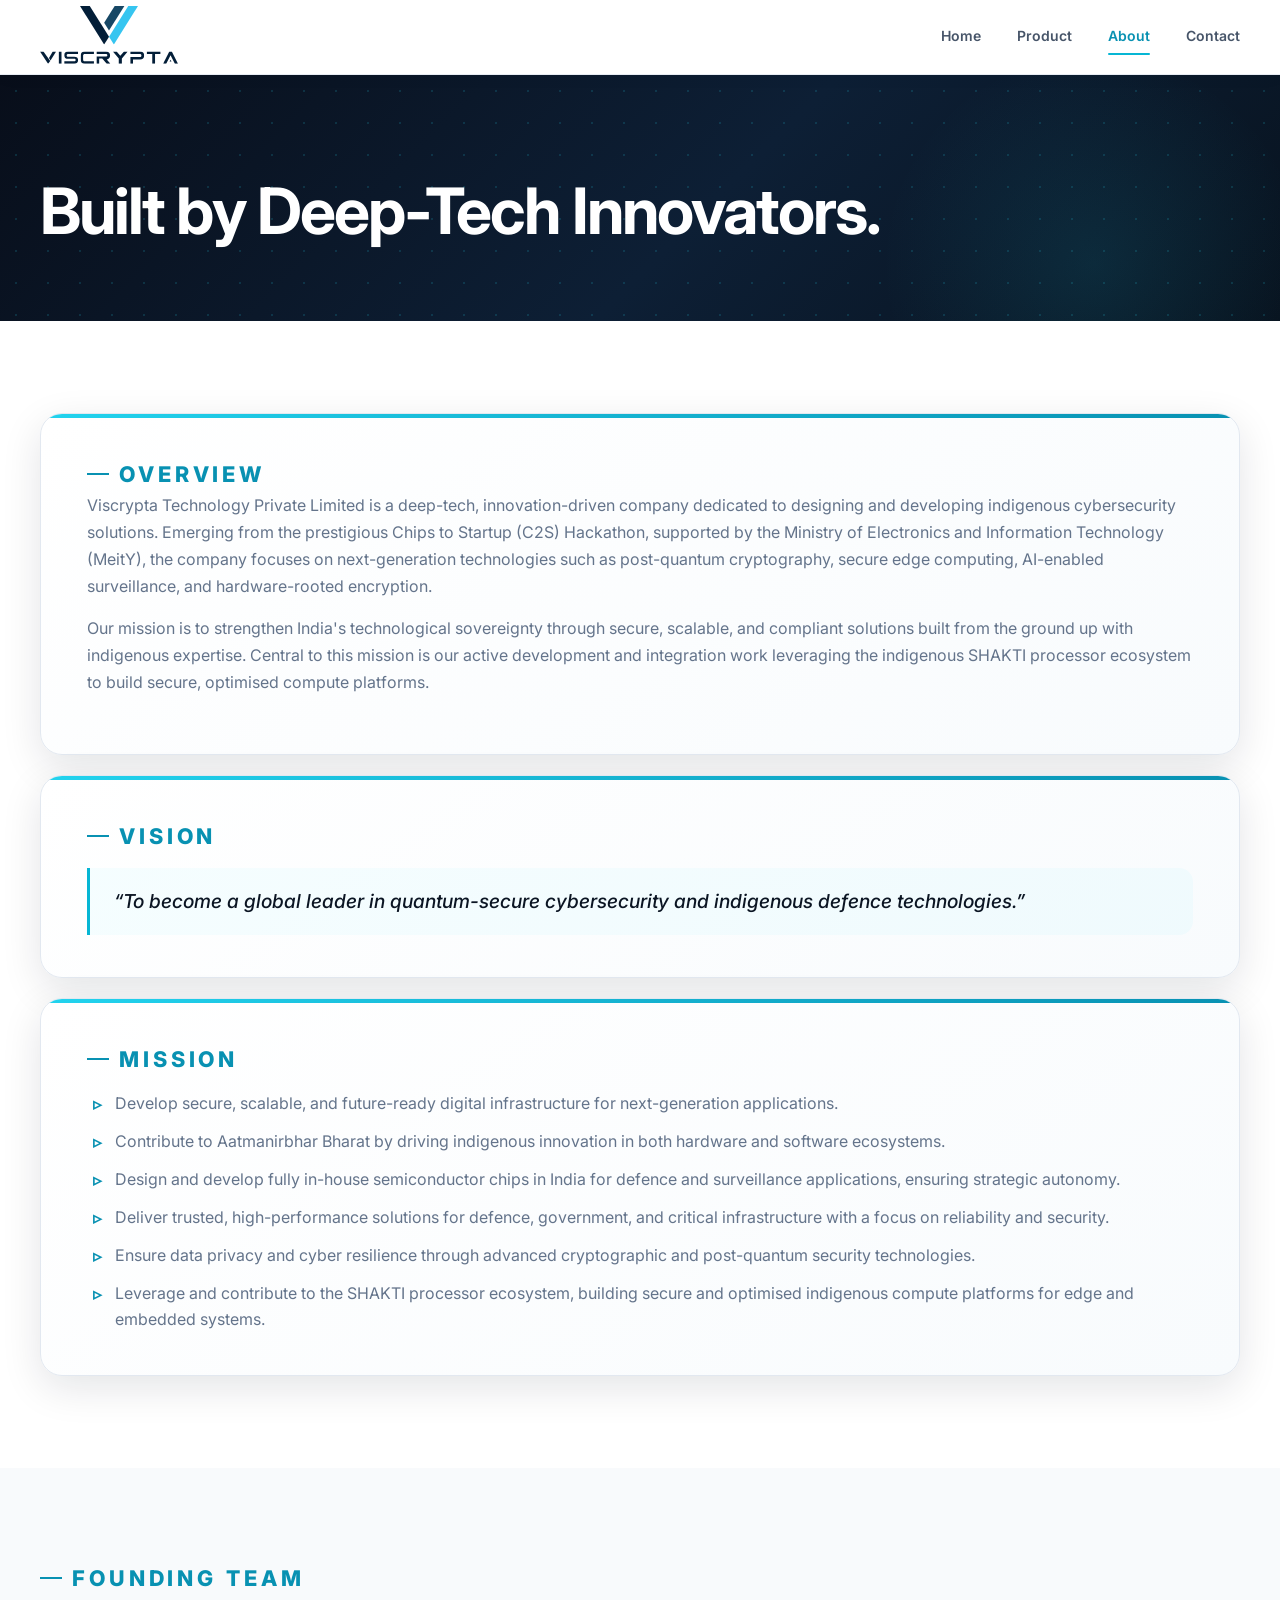
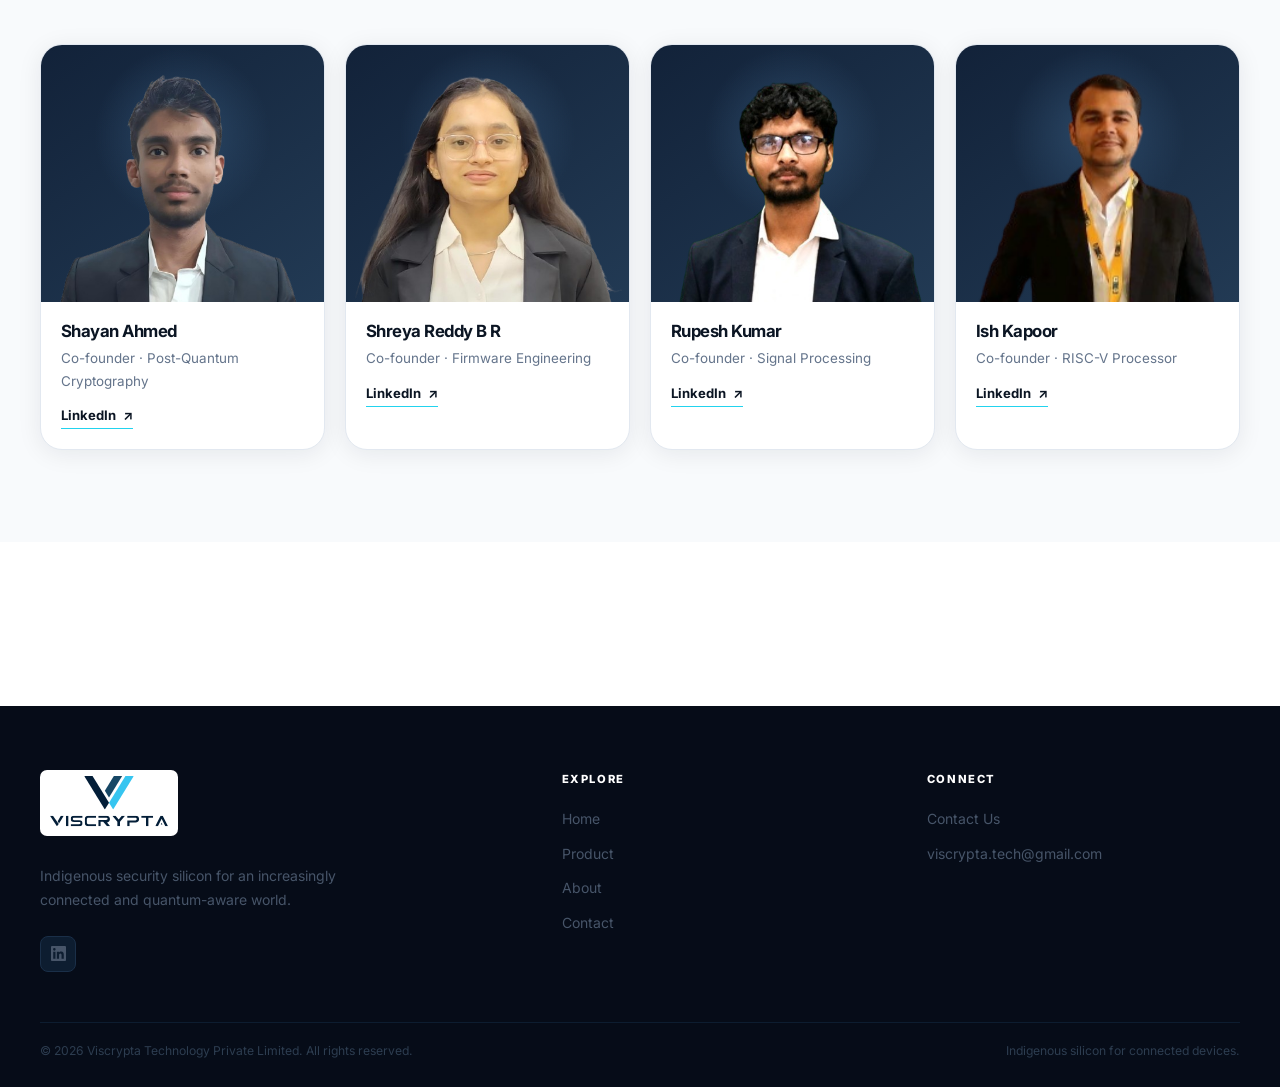
==== about.html @ cae622cb "Update Open Graph meta tags in about.html" ====
<!doctype html>
<html lang="en">
<head>
  <meta charset="utf-8">
  <meta name="viewport" content="width=device-width, initial-scale=1">
  <meta name="description" content="Meet the Viscrypta founders building India's semiconductor ecosystem and indigenous hardware cybersecurity.">
  <meta name="theme-color" content="#0b1523">
  <title>About & Team | Viscrypta</title>
  <!-- Favicon -->
  <link rel="icon" href="assets/web/viscrypta-favicon.svg" type="image/svg+xml">
  <!-- Open Graph -->
  <meta property="og:title" content="About & Team | Viscrypta">
  <meta property="og:description" content="India's indigenous hardware security silicon for a quantum-aware world.">
  <meta property="og:type" content="website">
  <meta property="og:image" content="https://viscrypta0411.github.io/viscrypta-website/viscrypta.png">
  <meta property="og:url" content="https://viscrypta0411.github.io/viscrypta-website/about.html">
  <meta name="twitter:card" content="summary_large_image">
  <!-- Fonts & Styles -->
  <link rel="preconnect" href="https://fonts.googleapis.com"><link rel="preconnect" href="https://fonts.gstatic.com" crossorigin><link href="https://fonts.googleapis.com/css2?family=Inter:wght@400;500;600;700;800&display=swap" rel="stylesheet"><link rel="stylesheet" href="styles.css"><script src="script.js" defer></script>
</head>
<body>
  <header class="site-header"><div class="container nav-wrap"><a class="brand" href="index.html" aria-label="Viscrypta home"><img class="brand-logo" src="assets/web/viscrypta-logo.svg" alt="Viscrypta Technology Private Limited"></a><button class="nav-toggle" type="button" aria-label="Open navigation menu" aria-expanded="false" aria-controls="primary-navigation"><svg width="20" height="20" viewBox="0 0 20 20" fill="none" aria-hidden="true"><rect y="3" width="20" height="2" rx="1" fill="currentColor"/><rect y="9" width="20" height="2" rx="1" fill="currentColor"/><rect y="15" width="20" height="2" rx="1" fill="currentColor"/></svg></button>  <nav class="nav-links" id="primary-navigation" aria-label="Main navigation"><a href="index.html">Home</a><a href="product.html">Product</a><a href="about.html" aria-current="page">About</a><a href="contact.html">Contact</a></nav></div></header>
  <main>
    <section class="page-hero"><div class="container">
      <h1>Built by Deep-Tech Innovators.</h1>
    </div></section>
    <section class="section"><div class="container story-grid"><div class="about-content-grid">
      <article class="story-copy about-content-panel">
        <span class="eyebrow">Overview</span>
        <p>Viscrypta Technology Private Limited is a deep-tech, innovation-driven company dedicated to designing and developing indigenous cybersecurity solutions. Emerging from the prestigious Chips to Startup (C2S) Hackathon, supported by the Ministry of Electronics and Information Technology (MeitY), the company focuses on next-generation technologies such as post-quantum cryptography, secure edge computing, AI-enabled surveillance, and hardware-rooted encryption.</p>
        <p>Our mission is to strengthen India's technological sovereignty through secure, scalable, and compliant solutions built from the ground up with indigenous expertise. Central to this mission is our active development and integration work leveraging the indigenous SHAKTI processor ecosystem to build secure, optimised compute platforms.</p>
      </article>
      <article class="story-copy about-content-panel">
        <span class="eyebrow">Vision</span>
        <blockquote>“To become a global leader in quantum-secure cybersecurity and indigenous defence technologies.”</blockquote>
      </article>
      <article class="story-copy about-content-panel">
        <span class="eyebrow">Mission</span>
        <ul class="mission-list">
          <li>Develop secure, scalable, and future-ready digital infrastructure for next-generation applications.</li>
          <li>Contribute to Aatmanirbhar Bharat by driving indigenous innovation in both hardware and software ecosystems.</li>
          <li>Design and develop fully in-house semiconductor chips in India for defence and surveillance applications, ensuring strategic autonomy.</li>
          <li>Deliver trusted, high-performance solutions for defence, government, and critical infrastructure with a focus on reliability and security.</li>
          <li>Ensure data privacy and cyber resilience through advanced cryptographic and post-quantum security technologies.</li>
          <li>Leverage and contribute to the SHAKTI processor ecosystem, building secure and optimised indigenous compute platforms for edge and embedded systems.</li>
        </ul>
      </article>
    </div></div></section>
    <section class="section" style="background:var(--pale)"><div class="container"><div class="section-heading">
      <span class="eyebrow">Founding team</span>
    </div>
      <div class="team-grid">
      <article class="team-card"><div class="team-photo"><img class="team-photo-top-inset" src="assets/web/shayan.png" alt="Shayan Ahmed portrait" loading="lazy"></div><div class="team-info"><h3>Shayan Ahmed</h3><p>Co-founder · Post-Quantum Cryptography</p><a class="team-link text-link" href="https://www.linkedin.com/in/shayan-ahmad-220124270/" target="_blank" rel="noopener noreferrer" aria-label="Shayan Ahmed on LinkedIn">LinkedIn <span aria-hidden="true">↗</span></a></div></article>
      <article class="team-card"><div class="team-photo"><img class="team-photo-top-inset" src="assets/web/shreya.png" alt="Shreya Reddy B R portrait" loading="lazy"></div><div class="team-info"><h3>Shreya Reddy B R</h3><p>Co-founder · Firmware Engineering</p><a class="team-link text-link" href="https://www.linkedin.com/in/shreya-reddy-b-r-246842256/" target="_blank" rel="noopener noreferrer" aria-label="Shreya Reddy B R on LinkedIn">LinkedIn <span aria-hidden="true">↗</span></a></div></article>
      <article class="team-card"><div class="team-photo"><img src="assets/web/rupesh.png" alt="Rupesh Kumar portrait" loading="lazy"></div><div class="team-info"><h3>Rupesh Kumar</h3><p>Co-founder · Signal Processing</p><a class="team-link text-link" href="https://www.linkedin.com/in/rupesh-kumar-090a92259/" target="_blank" rel="noopener noreferrer" aria-label="Rupesh Kumar on LinkedIn">LinkedIn <span aria-hidden="true">↗</span></a></div></article>
      <article class="team-card"><div class="team-photo"><img src="assets/web/ish.png" alt="Ish Kapoor portrait" loading="lazy"></div><div class="team-info"><h3>Ish Kapoor</h3><p>Co-founder · RISC-V Processor</p><a class="team-link text-link" href="https://www.linkedin.com/in/ish-kapoor-a14a06269/" target="_blank" rel="noopener noreferrer" aria-label="Ish Kapoor on LinkedIn">LinkedIn <span aria-hidden="true">↗</span></a></div></article>
    </div></div></section>
    <section class="cta-band"><div class="container"><h2>Interested in building trusted hardware together?</h2><a class="button button-primary" href="contact.html">Contact Us <span class="arrow" aria-hidden="true">→</span></a></div></section>
  </main>
  <footer class="site-footer"><div class="container"><div class="footer-top"><div><a class="brand" href="index.html" aria-label="Viscrypta home"><img class="brand-logo" src="assets/web/viscrypta-logo.svg" alt="Viscrypta Technology Private Limited"></a><p class="footer-about">Indigenous security silicon for an increasingly connected and quantum-aware world.</p><div class="footer-social"><a href="https://www.linkedin.com/company/viscrypta" aria-label="Viscrypta on LinkedIn" target="_blank" rel="noopener noreferrer"><svg viewBox="0 0 24 24" fill="currentColor" aria-hidden="true"><path d="M20.447 20.452h-3.554v-5.569c0-1.328-.027-3.037-1.852-3.037-1.853 0-2.136 1.445-2.136 2.939v5.667H9.351V9h3.414v1.561h.046c.477-.9 1.637-1.85 3.37-1.85 3.601 0 4.267 2.37 4.267 5.455v6.286zM5.337 7.433a2.062 2.062 0 01-2.063-2.065 2.064 2.064 0 112.063 2.065zm1.782 13.019H3.555V9h3.564v11.452zM22.225 0H1.771C.792 0 0 .774 0 1.729v20.542C0 23.227.792 24 1.771 24h20.451C23.2 24 24 23.227 24 22.271V1.729C24 .774 23.2 0 22.222 0h.003z"/></svg></a></div></div><div><div class="footer-title">Explore</div><div class="footer-links"><a href="index.html">Home</a><a href="product.html">Product</a><a href="about.html">About</a><a href="contact.html">Contact</a></div></div><div><div class="footer-title">Connect</div><div class="footer-links"><a href="contact.html">Contact Us</a><a href="mailto:viscrypta.tech@gmail.com">viscrypta.tech@gmail.com</a></div></div></div><div class="footer-bottom"><span>© 2026 Viscrypta Technology Private Limited. All rights reserved.</span><span>Indigenous silicon for connected devices.</span></div></div></footer>
</body>
</html>
---- styles.css ----
/* ============================================================
   VISCRYPTA — Design System v2
   ============================================================ */

:root {
  --navy:        #0b1523;
  --navy-soft:   #132035;
  --cyan:        #22d3ee;
  --cyan-mid:    #06b6d4;
  --cyan-dark:   #0891b2;
  --steel:       #94a3b8;
  --ink-muted:   #64748b;
  --line:        #e2e8f0;
  --pale:        #f8fafc;
  --white:       #ffffff;
  --green:       #10b981;
  --max-width:   1200px;
  --r:           14px;
  --r-lg:        22px;
  --shadow:      0 4px 24px rgba(11,21,35,.08);
  --shadow-md:   0 12px 40px rgba(11,21,35,.11);
  --shadow-lg:   0 24px 64px rgba(11,21,35,.16);
}

/* ── Reset & Base ─────────────────────────────────────────── */
*, *::before, *::after { box-sizing: border-box; }
html { scroll-behavior: smooth; }
body {
  margin: 0;
  color: var(--navy);
  background: #fff;
  font-family: Inter, 'Segoe UI', Arial, sans-serif;
  font-size: 16px;
  line-height: 1.68;
  -webkit-font-smoothing: antialiased;
}
a { color: inherit; text-decoration: none; }
button, input, textarea { font: inherit; }
img, svg { max-width: 100%; }
p { margin-top: 0; }
h1, h2, h3 { margin-top: 0; line-height: 1.12; letter-spacing: -.03em; }
h1 { font-size: clamp(2.5rem, 5.5vw, 4.8rem); }
h2 { font-size: clamp(2rem, 4vw, 3.2rem); }
h3 { font-size: 1.28rem; }
.container { width: min(var(--max-width), calc(100% - 48px)); margin-inline: auto; }

/* ── Utilities ────────────────────────────────────────────── */
.eyebrow {
  display: inline-flex; align-items: center; gap: 10px;
  color: var(--cyan-dark); font-size: .72rem; font-weight: 800;
  letter-spacing: .18em; text-transform: uppercase;
}
.eyebrow::before { content: ''; width: 22px; height: 2px; background: currentColor; flex: none; }
.lead { color: var(--ink-muted); font-size: clamp(1.05rem, 1.5vw, 1.2rem); max-width: 640px; }
.section { padding: 92px 0; }
.section-heading { max-width: 720px; margin-bottom: 48px; }
.section-heading-compact { margin-bottom: 24px; }
.section-heading h2 { margin: 14px 0 16px; }
.section-heading .eyebrow,
.story-copy > .eyebrow,
.roadmap-layout .eyebrow { font-size: clamp(1rem, 2vw, 1.35rem); }
.capability-heading { font-size: clamp(1.6rem, 3vw, 2.4rem); }
.section-heading p { color: var(--ink-muted); margin-bottom: 0; }
.section-heading .eyebrow + .lead,
.section-heading .eyebrow + p { margin-top: 18px; line-height: 1.78; }
.arrow { font-size: 1.1em; line-height: 1; transition: transform .2s ease; }
.button:hover .arrow { transform: translateX(3px); }

/* ── Buttons ──────────────────────────────────────────────── */
.button {
  display: inline-flex; align-items: center; justify-content: center; gap: 8px;
  min-height: 48px; padding: 0 22px;
  border: 1.5px solid transparent; border-radius: var(--r);
  font-size: .9rem; font-weight: 700; letter-spacing: .01em; cursor: pointer;
  transition: transform .2s, box-shadow .2s, background .2s, border-color .2s, color .2s;
}
.button:hover { transform: translateY(-2px); }
.button:active { transform: translateY(0) scale(0.98); }
.button-primary {
  color: var(--navy);
  background: linear-gradient(135deg, #38e8ff 0%, var(--cyan-mid) 100%);
  border-color: transparent;
  box-shadow: 0 4px 18px rgba(34,211,238,.28);
}
.button-primary:hover {
  background: linear-gradient(135deg, #5ef0ff 0%, #22d3ee 100%);
  box-shadow: 0 8px 30px rgba(34,211,238,.4);
}
.button-outline { color: var(--navy); border-color: #c5d0dc; background: transparent; }
.button-outline:hover { border-color: var(--cyan-dark); color: var(--cyan-dark); background: rgba(34,211,238,.06); }
.button-dark { color: white; background: var(--navy); border-color: var(--navy); }
.button-dark:hover { background: #1b2d46; }
/* Hero variant overrides */
.hero .button-outline { color: rgba(255,255,255,.88); border-color: rgba(255,255,255,.32); background: rgba(255,255,255,.04); }
.hero .button-outline:hover { color: #fff; border-color: var(--cyan); background: rgba(34,211,238,.1); }

/* ── Header ───────────────────────────────────────────────── */
.site-header {
  position: sticky; top: 0; z-index: 50;
  background: rgba(255,255,255,.9);
  backdrop-filter: blur(20px);
  -webkit-backdrop-filter: blur(20px);
  border-bottom: 1px solid rgba(226,232,240,.8);
  box-shadow: 0 1px 18px rgba(11,21,35,.04);
  transition: background .25s ease, box-shadow .25s ease;
}
.site-header.is-scrolled {
  background: rgba(255,255,255,.98);
  box-shadow: 0 4px 24px rgba(11,21,35,.09);
}
.nav-wrap {
  min-height: 74px;
  display: flex; align-items: center; justify-content: space-between; gap: 32px;
}
.brand { display: inline-flex; align-items: center; gap: 11px; font-weight: 800; font-size: 1.05rem; white-space: nowrap; }
.brand-logo { display: block; width: 138px; height: auto; object-fit: contain; }
.nav-links { display: flex; align-items: center; gap: clamp(16px, 3vw, 36px); }
.nav-links > a:not(.button) {
  color: #475569; font-size: .875rem; font-weight: 600;
  transition: color .2s; position: relative; padding-bottom: 2px;
}
.nav-links > a:not(.button):hover { color: var(--navy); }
.nav-links > a[aria-current="page"] { color: var(--cyan-dark); }
.nav-links > a[aria-current="page"]::after {
  content: ''; position: absolute; bottom: -5px; left: 0; right: 0;
  height: 2px; background: var(--cyan-mid); border-radius: 2px;
}
.nav-toggle {
  display: none; width: 44px; height: 44px;
  background: transparent; color: var(--navy);
  border: 1.5px solid var(--line); border-radius: 10px; cursor: pointer;
  place-items: center; transition: border-color .2s, background .2s;
}
.nav-toggle:hover {
  border-color: var(--cyan-mid);
  background: rgba(34,211,238,.05);
}
.nav-toggle svg rect {
  transition: transform .25s ease, opacity .2s ease;
  transform-origin: 10px 10px;
}
.nav-toggle.is-active svg rect:nth-child(1) {
  transform: translateY(6px) rotate(45deg);
}
.nav-toggle.is-active svg rect:nth-child(2) {
  opacity: 0;
}
.nav-toggle.is-active svg rect:nth-child(3) {
  transform: translateY(-6px) rotate(-45deg);
}

/* ── Hero ─────────────────────────────────────────────────── */
.hero {
  position: relative; overflow: hidden;
  min-height: calc(100vh - 75px);
  min-height: calc(100svh - 75px);
  display: flex; align-items: center;
  padding: 100px 0 112px; color: #fff;
  background: linear-gradient(135deg, #080e1a 0%, #0d1f35 55%, #08131f 100%);
}
/* Subtle dot grid */
.hero::before {
  content: '';
  position: absolute; inset: 0;
  background-image:
    radial-gradient(circle, rgba(34,211,238,.18) 1px, transparent 1px);
  background-size: 32px 32px;
  pointer-events: none;
}
/* Glow orb */
.hero::after {
  content: '';
  position: absolute;
  top: -15%; right: -8%;
  width: 600px; height: 600px;
  background: radial-gradient(circle, rgba(34,211,238,.13) 0%, transparent 65%);
  pointer-events: none;
}
.hero-grid {
  position: relative; z-index: 1;
  display: grid;
  grid-template-columns: 1fr 1fr;
  gap: 64px;
  align-items: center;
}
.hero-copy { max-width: 600px; }
.hero-copy .eyebrow { color: var(--cyan); }
.hero-copy h1 { margin: 16px 0 22px; }
.hero-copy h1 span { color: var(--cyan); }
.hero-copy .lead { color: rgba(255,255,255,.62); max-width: 560px; margin-bottom: 36px; }
.actions { display: flex; flex-wrap: wrap; gap: 12px; }
.hero .actions { transform: translateY(35px); }

/* Hero visual / animated illustration */
.hero-visual {
  position: relative; display: flex; align-items: center; justify-content: center;
  min-height: 360px;
}
.hero-visual::before {
  content: '';
  position: absolute;
  width: 340px; height: 340px;
  border: 1px solid rgba(34,211,238,.18);
  border-radius: 50%;
  animation: spin-ring 22s linear infinite;
}
.hero-visual::after {
  content: '';
  position: absolute;
  width: 220px; height: 220px;
  border: 1px dashed rgba(34,211,238,.12);
  border-radius: 50%;
  animation: spin-ring 16s linear infinite reverse;
}
.hero-visual-device {
  position: relative; z-index: 1;
  width: min(88%, 360px);
  filter: drop-shadow(0 4px 40px rgba(34,211,238,.3));
  animation: float 5s ease-in-out infinite;
}
.hero-visual-accent {
  position: absolute; z-index: 2; top: 50%; left: 50%;
  width: clamp(112px, 30%, 150px); height: auto;
  object-fit: contain;
  filter: drop-shadow(0 8px 16px rgba(0,0,0,.24));
  pointer-events: none;
  animation: orbit-camera 28s linear infinite;
}
.hero-visual-satellite { animation-delay: -14s; }
@keyframes orbit-camera {
  0%, 100% { transform: translate(-50%, -50%) translate(0, -170px); }
  12.5% { transform: translate(-50%, -50%) translate(165px, -140px); }
  25% { transform: translate(-50%, -50%) translate(230px, 0); }
  37.5% { transform: translate(-50%, -50%) translate(165px, 140px); }
  50% { transform: translate(-50%, -50%) translate(0, 170px); }
  62.5% { transform: translate(-50%, -50%) translate(-165px, 140px); }
  75% { transform: translate(-50%, -50%) translate(-230px, 0); }
  87.5% { transform: translate(-50%, -50%) translate(-165px, -140px); }
}
@keyframes spin-ring { to { transform: rotate(360deg); } }
@keyframes float { 0%, 100% { transform: translateY(0); } 50% { transform: translateY(-16px); } }

.hero-note { display: flex; align-items: center; gap: 10px; margin-top: 34px; color: rgba(255,255,255,.5); font-size: .8rem; }
.status-dot { width: 8px; height: 8px; flex: none; background: var(--green); border-radius: 50%; box-shadow: 0 0 0 5px rgba(16,185,129,.15); }

/* ── Portfolio Section ────────────────────────────────────── */
.portfolio-section { padding-top: 60px; background: linear-gradient(180deg, #f2f7fa 0%, #fff 60%); }
.portfolio-grid { display: grid; grid-template-columns: repeat(3, minmax(0, 1fr)); gap: 22px; align-items: stretch; }
.portfolio-card {
  min-width: 0; overflow: hidden; display: flex; flex-direction: column;
  background: white; border: 1px solid var(--line); border-radius: var(--r-lg);
  box-shadow: var(--shadow);
  transition: transform .28s ease, box-shadow .28s ease, border-color .28s ease;
}
.portfolio-card:hover {
  transform: translateY(-6px);
  border-color: rgba(34,211,238,.55);
  box-shadow: var(--shadow-lg), 0 0 0 1px rgba(34,211,238,.12);
}
.portfolio-card-image {
  position: relative; height: 220px; overflow: hidden;
  display: grid; place-items: center;
  background: linear-gradient(135deg, #eef3f7, #e2ecf2);
}
.portfolio-card-primary .portfolio-card-image { height: 220px; padding: 8px 16px 20px; }
.portfolio-card-image img { width: 100%; height: 100%; object-fit: cover; transition: transform .55s ease; }
.portfolio-card:hover .portfolio-card-image img { transform: scale(1.05); }
.portfolio-card-image.portfolio-image-chip img { object-fit: contain; filter: drop-shadow(0 16px 18px rgba(11,20,36,.2)); transition: none; transform: none !important; }
.portfolio-card-primary .portfolio-card-image img { width: 78%; height: 78%; object-fit: contain; object-position: center; transform: translateY(-7px); filter: drop-shadow(0 14px 14px rgba(11,20,36,.12)); }
.portfolio-card-primary:hover .portfolio-card-image img { transform: translateY(-7px); }
.portfolio-card-roadmap .roadmap-art { height: 220px; min-height: 0; background: linear-gradient(135deg, #eef3f7, #e2ecf2); }
.portfolio-card-roadmap .roadmap-art img { width: 100%; height: 100%; object-fit: contain; }
.portfolio-card-roadmap .roadmap-art .portfolio-number { top: 12px; left: 12px; background: rgba(11,20,36,.85); color: #fff; }
.portfolio-card-roadmap .roadmap-art .stacked { position: absolute; left: 12px; top: 12px; z-index: 2; }
.portfolio-card-roadmap .text-link { border-bottom-color: var(--cyan); color: var(--navy); }
.portfolio-card-roadmap .text-link:hover { color: var(--cyan-dark); }
.portfolio-number { position: absolute; top: 14px; left: 14px; padding: 5px 9px; color: white; background: rgba(11,20,36,.85); font-size: .6rem; font-weight: 800; letter-spacing: .12em; border-radius: 5px; }
.portfolio-card-copy { padding: 26px; display: flex; flex: 1; flex-direction: column; align-items: flex-start; }
.portfolio-kicker { color: var(--cyan-dark); font-size: .65rem; font-weight: 800; letter-spacing: .14em; text-transform: uppercase; }
.portfolio-card-copy h3 { margin: 10px 0 11px; font-size: 1.28rem; }
.portfolio-card-copy p { flex: 1; color: var(--ink-muted); font-size: .875rem; }
.text-link { display: inline-flex; gap: 7px; align-items: center; color: var(--navy); font-size: .82rem; font-weight: 700; border-bottom: 1.5px solid var(--cyan); padding-bottom: 2px; transition: color .2s; }
.text-link:hover { color: var(--cyan-dark); }
.portfolio-card-roadmap .portfolio-card-copy { padding-top: 20px; }
.roadmap-art { min-height: 220px; position: relative; overflow: hidden; }

/* ── Dark / Video Section ─────────────────────────────────── */
.dark-section { color: white; background: var(--navy); }
.dark-section .section-heading p, .dark-section .lead { color: rgba(255,255,255,.58); }
.dark-section .eyebrow { color: var(--cyan); }
.video-reveal { opacity: 0; transform: translateY(40px); transition: opacity .8s ease, transform .8s ease; }
.video-reveal.is-visible { opacity: 1; transform: translateY(0); }

/* YouTube embed */
.video-section-wrap { margin-top: 42px; }
.video-embed-frame {
  position: relative; overflow: hidden; width: 100%; aspect-ratio: 16 / 9;
  border-radius: var(--r-lg);
  border: 1px solid rgba(34,211,238,.2);
  box-shadow: 0 32px 80px rgba(0,0,0,.45), 0 0 0 1px rgba(34,211,238,.08);
  background: #050c18;
}
.video-embed-frame iframe, .video-embed-frame video { display: block; position: absolute; inset: 0; width: 100%; height: 100%; border: 0; }

/* YouTube facade (click-to-play) */
.yt-facade {
  position: absolute; inset: 0; display: flex; flex-direction: column;
  align-items: center; justify-content: center; gap: 24px;
  cursor: pointer;
  background: radial-gradient(ellipse at center, #102237 0%, #060d17 70%);
  transition: background .3s ease;
  outline: none;
}
.yt-facade:focus-visible {
  box-shadow: inset 0 0 0 3px var(--cyan);
}
.yt-facade:hover {
  background: radial-gradient(ellipse at center, #132a42 0%, #08121f 70%);
}
.yt-facade:hover .yt-play-btn {
  transform: scale(1.12);
  box-shadow: 0 12px 40px rgba(34,211,238,.6);
}
.yt-facade::before {
  content: '';
  position: absolute; inset: 0;
  background-image: linear-gradient(rgba(34,211,238,.035) 1px, transparent 1px),
    linear-gradient(90deg, rgba(34,211,238,.035) 1px, transparent 1px);
  background-size: 34px 34px;
  pointer-events: none;
}
.yt-meta { position: relative; z-index: 1; text-align: center; padding: 0 20px; }
.yt-label {
  display: inline-flex; align-items: center; gap: 9px;
  color: var(--cyan); font-size: .68rem; font-weight: 800; letter-spacing: .15em;
  margin-bottom: 16px;
}
.yt-label i { display: inline-block; width: 7px; height: 7px; border-radius: 50%; background: var(--green); box-shadow: 0 0 0 4px rgba(16,185,129,.15); }
.yt-meta h3 { color: white; font-size: clamp(1.5rem, 3vw, 2.3rem); margin: 0 0 12px; }
.yt-meta p { color: rgba(255,255,255,.55); font-size: .92rem; max-width: 540px; margin: 0 auto; }
.yt-play-btn {
  position: relative; z-index: 1;
  width: 72px; height: 72px; border-radius: 50%; border: none;
  background: linear-gradient(135deg, var(--cyan), var(--cyan-mid));
  color: var(--navy); cursor: pointer; display: grid; place-items: center;
  box-shadow: 0 8px 32px rgba(34,211,238,.4);
  transition: transform .2s, box-shadow .2s;
}
.yt-play-btn:hover { transform: scale(1.1); box-shadow: 0 12px 40px rgba(34,211,238,.55); }
.yt-play-btn svg { width: 28px; height: 28px; margin-left: 4px; }
.yt-index {
  position: absolute; bottom: 18px; right: 20px; z-index: 2;
  color: rgba(255,255,255,.35); font-size: .6rem; font-weight: 800; letter-spacing: .14em;
}
.video-caption { margin: 18px 0 0; color: rgba(255,255,255,.38); font-size: .78rem; }
.demo-label i { width: 7px; height: 7px; border-radius: 50%; background: var(--green); box-shadow: 0 0 0 4px rgba(16,185,129,.13); display: inline-block; }

/* ── Page Hero (inner pages) ──────────────────────────────── */
.page-hero {
  position: relative; overflow: hidden;
  padding: 82px 0 74px; color: #fff;
  background: linear-gradient(135deg, #080e1a 0%, #0d1f35 55%, #08131f 100%);
}
.page-hero::before {
  content: '';
  position: absolute; inset: 0;
  background-image: radial-gradient(circle, rgba(34,211,238,.15) 1px, transparent 1px);
  background-size: 32px 32px;
  pointer-events: none;
}
.page-hero::after {
  content: ''; position: absolute;
  top: -25%; right: -5%;
  width: 500px; height: 500px;
  background: radial-gradient(circle, rgba(34,211,238,.1) 0%, transparent 60%);
  pointer-events: none;
}
.page-hero .container { position: relative; z-index: 1; }
.page-hero .eyebrow { color: var(--cyan); }
.page-hero h1 { max-width: 900px; margin: 18px 0 0; font-size: clamp(2.5rem, 5vw, 4.1rem); }
.page-hero .lead { margin-top: 18px; margin-bottom: 0; color: rgba(255,255,255,.62); }

/* ── Feature Cards ────────────────────────────────────────── */
.feature-grid { display: grid; grid-template-columns: repeat(3,1fr); gap: 22px; }
.feature-card, .price-card, .application-card { border: 1px solid var(--line); background: white; }
.feature-card {
  position: relative; overflow: hidden; padding: 30px; min-height: 250px;
  border-radius: var(--r-lg); box-shadow: var(--shadow);
  transition: transform .28s ease, box-shadow .28s ease, border-color .28s ease;
}
.feature-card::after {
  content: ''; position: absolute; top: 0; left: 0; right: 0; height: 3px;
  background: linear-gradient(90deg, var(--cyan), var(--cyan-dark));
  opacity: 0; transition: opacity .28s;
}
.feature-card:hover { transform: translateY(-5px); border-color: rgba(34,211,238,.45); box-shadow: var(--shadow-lg); }
.feature-card:hover::after { opacity: 1; }
.feature-card .card-index { display: inline-block; margin-bottom: 28px; color: var(--cyan-dark); font-size: .7rem; font-weight: 800; letter-spacing: .14em; }
.feature-card h3 { margin-bottom: 12px; }
.feature-card p { color: var(--ink-muted); margin: 0; font-size: .9rem; }

/* ── Deployment Grid ──────────────────────────────────────── */
.deployment-section { background: var(--pale); }
.deployment-grid { display: grid; grid-template-columns: repeat(4,1fr); gap: 20px; }
.deployment-card { overflow: hidden; background: white; border: 1px solid var(--line); border-radius: var(--r-lg); box-shadow: var(--shadow); transition: transform .28s ease, box-shadow .28s ease; }
.deployment-card:hover { transform: translateY(-5px); box-shadow: var(--shadow-lg); }
.deployment-photo { position: relative; height: 185px; overflow: hidden; background: #e4edf4; }
.deployment-photo img { width: 100%; height: 100%; object-fit: cover; transition: transform .55s ease; }
.deployment-card:hover .deployment-photo img { transform: scale(1.07); }
.deployment-photo span { position: absolute; left: 12px; top: 12px; padding: 4px 9px; color: white; background: rgba(11,20,36,.85); font-size: .62rem; font-weight: 800; letter-spacing: .1em; border-radius: 4px; }
.deployment-copy { padding: 22px; }
.deployment-copy h3 { margin: 0 0 8px; font-size: 1.05rem; }
.deployment-copy p { margin: 0; color: var(--ink-muted); font-size: .84rem; }

/* ── Roadmap ──────────────────────────────────────────────── */
.roadmap-section { background: white; }
.roadmap-layout { display: grid; grid-template-columns: .85fr 1.15fr; align-items: center; gap: 80px; }
.roadmap-layout .eyebrow { margin-bottom: 18px; }
.roadmap-layout h2 { margin: 20px 0 22px; }
.roadmap-layout .lead { margin-top: 0; line-height: 1.78; }
.roadmap-stack { border-top: 1px solid var(--line); }
.roadmap-row {
  display: grid; grid-template-columns: 66px 1fr auto; align-items: center; gap: 18px;
  padding: 24px 14px; border-bottom: 1px solid var(--line);
  border-radius: 10px;
  transition: background .2s ease, transform .2s ease;
}
.roadmap-row:hover {
  background: rgba(34,211,238,.04);
  transform: translateX(4px);
}
.roadmap-row:hover .roadmap-step {
  color: var(--cyan-mid);
}
.roadmap-step { color: var(--cyan-dark); font-size: .68rem; font-weight: 800; letter-spacing: .12em; }
.roadmap-row h3 { margin: 0 0 5px; font-size: 1rem; }
.roadmap-row p { margin: 0; color: var(--ink-muted); font-size: .84rem; }
.roadmap-status { padding: 5px 10px; color: var(--navy); background: var(--pale); border: 1px solid var(--line); border-radius: 5px; font-size: .58rem; font-weight: 800; letter-spacing: .1em; white-space: nowrap; }

/* ── Source Security (Product dark band) ──────────────────── */
.source-security { display: grid; grid-template-columns: 1fr 1fr; align-items: center; gap: 72px; }
.source-visual {
  position: relative; min-height: 360px; overflow: hidden;
  display: grid; place-items: center;
  background: linear-gradient(145deg, #0d1f34, #060e19);
  border: 1px solid rgba(34,211,238,.14); border-radius: var(--r-lg);
}
.source-visual::before {
  content: ''; position: absolute; inset: 12%;
  border: 1px solid rgba(34,211,238,.22); transform: rotate(45deg);
}
.source-visual::after {
  content: ''; position: absolute; inset: 0;
  background: radial-gradient(circle at 50%, rgba(34,211,238,.07), transparent 60%);
}
.source-visual img { position: relative; z-index: 1; display: block; width: min(100%, 500px); height: auto; filter: drop-shadow(0 22px 24px rgba(0,0,0,.3)); }
.source-copy h2 { margin: 16px 0; }
.source-copy p { color: rgba(255,255,255,.62); margin-bottom: 14px; }
.source-copy .button { margin-top: 8px; }
.assembly-figure { margin: 0; padding: 14px; background: #fff; border: 1px solid var(--line); border-radius: var(--r); box-shadow: var(--shadow-lg); }
.assembly-figure img { display: block; width: 100%; max-height: 520px; object-fit: contain; }
.assembly-figure figcaption { margin-top: 9px; padding: 9px 7px 3px; color: var(--ink-muted); border-top: 1px solid var(--line); font-size: .7rem; letter-spacing: .045em; }

/* ── Pricing ──────────────────────────────────────────────── */
.pricing-grid { display: grid; grid-template-columns: repeat(3,1fr); gap: 22px; align-items: stretch; }
.price-card {
  padding: 32px; display: flex; flex-direction: column; min-height: 340px;
  border-radius: var(--r-lg); box-shadow: var(--shadow);
  transition: transform .28s ease, box-shadow .28s ease, border-color .28s ease;
}
.price-card:hover { transform: translateY(-5px); border-color: var(--cyan-dark); box-shadow: var(--shadow-lg); }
.price-card.featured { border-color: var(--cyan-dark); box-shadow: 0 8px 40px rgba(8,145,178,.15); }
.price-card .tier { color: var(--cyan-dark); font-size: .7rem; letter-spacing: .15em; font-weight: 800; text-transform: uppercase; }
.price-card h3 { margin: 14px 0 10px; font-size: 1.55rem; }
.price-card p { color: var(--ink-muted); font-size: .9rem; }
.price-card .button { margin-top: auto; align-self: flex-start; }
.engagement-note { margin-top: 28px; padding: 20px 24px; background: var(--pale); border-left: 3px solid var(--cyan); border-radius: 0 var(--r) var(--r) 0; color: var(--ink-muted); font-size: .88rem; }

/* ── About / Story ────────────────────────────────────────── */
.story-grid { display: block; }
.about-content-grid { display: grid; grid-template-columns: 1fr; gap: 20px; width: 100%; }
.story-copy { max-width: 820px; }
.about-content-panel {
  position: relative; overflow: hidden; width: 100%; max-width: none; padding: 42px 46px;
  border: 1px solid var(--line); border-radius: var(--r-lg);
  background: linear-gradient(145deg, #fff 0%, #f8fbfd 100%);
  box-shadow: var(--shadow-md);
}
.about-content-panel::before {
  content: ''; position: absolute; top: 0; left: 0; width: 100%; height: 4px;
  background: linear-gradient(90deg, var(--cyan), var(--cyan-dark));
}
.story-copy p { color: var(--ink-muted); margin-bottom: 1rem; }
.story-copy .eyebrow:not(:first-child) { margin-top: 40px; }
.story-copy blockquote {
  position: relative;
  margin: 14px 0 0;
  padding: 18px 24px;
  background: rgba(34,211,238,.04);
  border-left: 3px solid var(--cyan-mid);
  border-radius: 0 var(--r) var(--r) 0;
  color: var(--navy);
  font-size: clamp(1.05rem, 1.5vw, 1.22rem);
  font-style: italic;
  font-weight: 500;
  line-height: 1.6;
}
.mission-list {
  list-style: none;
  margin: 14px 0 0;
  padding-left: 0;
  color: var(--ink-muted);
  display: grid;
  gap: 12px;
}
.mission-list li {
  position: relative;
  padding-left: 28px;
  line-height: 1.62;
  margin-bottom: 0;
}
.mission-list li::before {
  content: '▹';
  position: absolute;
  left: 6px;
  top: 0;
  color: var(--cyan-dark);
  font-size: 1.05rem;
  font-weight: bold;
}
.credentials-section { background: linear-gradient(180deg, #f3f7fa, #fff); }
.credentials-grid { display: grid; grid-template-columns: repeat(3,1fr); gap: 20px; }
.credential-card { min-height: 205px; padding: 28px; border: 1px solid var(--line); background: white; border-radius: var(--r); box-shadow: var(--shadow); }
.credential-index { color: var(--cyan-dark); font-size: .66rem; font-weight: 800; letter-spacing: .13em; }
.credential-card h3 { margin: 28px 0 9px; font-size: 1.18rem; }
.credential-card p { margin: 0; color: var(--ink-muted); font-size: .89rem; }
.credential-highlight { color: white; border-color: var(--navy); background: var(--navy); }
.credential-highlight .credential-index { color: var(--cyan); }
.credential-highlight strong { display: block; margin: 20px 0 4px; color: var(--cyan); font-size: 2.5rem; line-height: 1; }
.credential-highlight p { color: rgba(255,255,255,.58); }
.story-aside { padding: 30px; background: var(--navy); color: white; border-radius: var(--r); }
.story-aside strong { display: block; color: var(--cyan); font-size: 2.7rem; line-height: 1; }
.story-aside span { color: rgba(255,255,255,.58); font-size: .9rem; }

/* ── Team ─────────────────────────────────────────────────── */
.team-grid { display: grid; grid-template-columns: repeat(4,1fr); gap: 20px; }
.team-card { overflow: hidden; border: 1px solid var(--line); background: white; border-radius: var(--r-lg); box-shadow: var(--shadow); transition: transform .28s ease, box-shadow .28s ease, border-color .28s ease; }
.team-card:hover { transform: translateY(-5px); box-shadow: var(--shadow-lg); border-color: rgba(34,211,238,.4); }
.team-photo { position: relative; overflow: hidden; aspect-ratio: 1.1; display: grid; place-items: center; color: var(--cyan); background: radial-gradient(circle at 50% 35%, #2c4968, transparent 40%), linear-gradient(145deg, #122239, #223a54); font-size: 2.2rem; font-weight: 700; letter-spacing: .08em; }
.team-photo img { display: block; width: 100%; height: 100%; object-fit: cover; }
.team-photo img.team-photo-top-inset { padding-top: 30px; }
.team-info { padding: 20px; }
.team-info h3 { font-size: 1.05rem; margin: 0 0 6px; }
.team-info p { color: var(--ink-muted); font-size: .84rem; margin: 0; }
.team-link { margin-top: 12px; }

/* ── Application Cards (Grid 4) ───────────────────────────── */
.grid-4 { display: grid; grid-template-columns: repeat(4, 1fr); gap: 18px; }
.application-card { min-height: 235px; padding: 25px; display: flex; flex-direction: column; justify-content: space-between; border-radius: var(--r); box-shadow: var(--shadow); transition: transform .25s ease, border-color .25s ease, box-shadow .25s ease; }
.application-card:hover { transform: translateY(-4px); border-color: var(--cyan); box-shadow: var(--shadow-md); }
.card-index { color: var(--cyan-dark); font-size: .72rem; font-weight: 800; letter-spacing: .12em; }
.application-card h3 { margin: 28px 0 8px; }
.application-card p { color: var(--ink-muted); font-size: .9rem; margin: 0; }
.card-mark { width: 42px; height: 42px; display: grid; place-items: center; color: var(--cyan-dark); background: #eaf9fd; font-size: 1.15rem; font-weight: 800; border-radius: 8px; }

/* ── Contact ──────────────────────────────────────────────── */
.contact-grid { display: grid; grid-template-columns: 1.15fr .85fr; gap: 68px; align-items: start; }
.contact-form { display: grid; grid-template-columns: 1fr 1fr; gap: 20px; }
.field { display: flex; flex-direction: column; gap: 8px; }
.field.full { grid-column: 1 / -1; }
.field label { font-size: .82rem; font-weight: 600; color: var(--navy); }
.field input, .field textarea {
  width: 100%; padding: 13px 15px; color: var(--navy);
  border: 1.5px solid #e2e8f0; border-radius: var(--r); background: white; outline: none;
  transition: border-color .2s, box-shadow .2s; font-size: .9rem;
}
.field textarea { min-height: 150px; resize: vertical; }
.field input:focus, .field textarea:focus { border-color: var(--cyan-dark); box-shadow: 0 0 0 3px rgba(34,211,238,.12); }
.contact-aside { padding: 30px; border-radius: var(--r-lg); background: var(--pale); border: 1px solid var(--line); }
.contact-aside h3 { margin-bottom: 12px; }
.contact-aside p { color: var(--ink-muted); }
.email-link { display: inline-block; color: var(--cyan-dark); font-weight: 700; border-bottom: 1.5px solid var(--cyan); padding-bottom: 1px; transition: color .2s; }
.email-link:hover { color: var(--cyan-mid); }
.contact-detail { border-top: 1px solid var(--line); margin-top: 24px; padding-top: 18px; color: var(--ink-muted); font-size: .86rem; }
.form-note { color: var(--ink-muted); font-size: .78rem; margin-top: 8px; }

/* ── CTA Band ─────────────────────────────────────────────── */
.cta-band {
  padding: 58px 0; color: white;
  background: linear-gradient(135deg, #090f1d 0%, #0e2140 50%, #08131f 100%);
  position: relative; overflow: hidden;
}
.cta-band::before {
  content: ''; position: absolute; inset: 0;
  background-image: radial-gradient(circle, rgba(34,211,238,.15) 1px, transparent 1px);
  background-size: 30px 30px; pointer-events: none;
}
.cta-band::after {
  content: ''; position: absolute;
  bottom: -30%; left: -10%;
  width: 400px; height: 400px;
  background: radial-gradient(circle, rgba(34,211,238,.1) 0%, transparent 65%);
  pointer-events: none;
}
.cta-band .container { position: relative; z-index: 1; display: flex; align-items: center; justify-content: space-between; gap: 32px; }
.cta-band h2 { margin: 0; font-size: clamp(1.65rem, 3vw, 2.4rem); }

/* ── Footer ───────────────────────────────────────────────── */
.site-footer { color: #64748b; background: #060c18; padding: 64px 0 26px; }
.footer-top { display: grid; grid-template-columns: 1.5fr 1fr 1fr; gap: 52px; padding-bottom: 50px; }
.site-footer .brand { color: white; }
.site-footer .brand-logo { padding: 6px 10px; background: white; border-radius: 7px; }
.footer-about { max-width: 360px; color: #475569; font-size: .875rem; margin-top: 20px; line-height: 1.72; }
.footer-title { color: white; font-size: .7rem; font-weight: 800; letter-spacing: .14em; text-transform: uppercase; margin-bottom: 18px; }
.footer-links { display: grid; gap: 11px; font-size: .875rem; }
.footer-links a { color: #475569; transition: color .2s; }
.footer-links a:hover { color: var(--cyan); }
.footer-social { display: flex; gap: 10px; margin-top: 24px; }
.footer-social a {
  display: grid; place-items: center; width: 36px; height: 36px;
  background: #0d1d30; border: 1px solid #1a2f48; border-radius: 8px;
  color: #475569; transition: color .2s, border-color .2s, background .2s;
}
.footer-social a:hover { color: var(--cyan); border-color: rgba(34,211,238,.3); background: rgba(34,211,238,.06); }
.footer-social svg { width: 15px; height: 15px; }
.footer-bottom { border-top: 1px solid #0d1d30; padding-top: 18px; display: flex; justify-content: space-between; gap: 20px; color: #2d3d50; font-size: .76rem; }

/* ── Accessibility ────────────────────────────────────────── */
a:focus-visible, button:focus-visible, input:focus-visible, textarea:focus-visible {
  outline: 2px solid var(--cyan-mid); outline-offset: 3px;
}

/* ── Scroll Reveal ────────────────────────────────────────── */
@media (prefers-reduced-motion: no-preference) {
  .scroll-reveal { opacity: 0; transform: translateY(22px); transition: opacity .65s ease, transform .65s cubic-bezier(.2,.7,.2,1); }
  .scroll-reveal.is-revealed { opacity: 1; transform: translateY(0); }
  .hero-copy { animation: hero-enter .8s cubic-bezier(.2,.7,.2,1) both; }
  .hero-visual { animation: hero-enter .9s .15s cubic-bezier(.2,.7,.2,1) both; }
}
@keyframes hero-enter { from { opacity: 0; transform: translateY(18px); } to { opacity: 1; transform: translateY(0); } }

/* ── Responsive ───────────────────────────────────────────── */
@media (max-width: 1024px) {
  .hero-grid { grid-template-columns: 1fr; gap: 48px; }
  .hero-copy { max-width: 720px; }
  .hero-visual {
    display: none; }

}
@media (max-width: 900px) {
  .grid-4 { grid-template-columns: repeat(2,1fr); }
  .feature-grid, .pricing-grid { grid-template-columns: 1fr 1fr; }
  .portfolio-grid { grid-template-columns: 1fr 1fr; }
  .deployment-grid { grid-template-columns: 1fr 1fr; }
  .roadmap-layout, .source-security { gap: 36px; }
  .credentials-grid { grid-template-columns: 1fr 1fr; }
}
@media (max-width: 760px) {
  .container { width: min(var(--max-width), calc(100% - 36px)); }
  .section { padding: 72px 0; }
  .about-content-panel { padding: 34px 24px; }
  .nav-wrap { min-height: 68px; }
  .brand-logo { width: 112px; }
  .nav-toggle { display: grid; place-items: center; }
  .nav-links {
    display: none; position: absolute; top: 100%; left: 0; right: 0;
    padding: 16px 18px 24px; align-items: stretch; flex-direction: column; gap: 4px;
    background: rgba(255,255,255,.98); backdrop-filter: blur(20px);
    -webkit-backdrop-filter: blur(20px);
    border-bottom: 1px solid var(--line); box-shadow: 0 16px 32px rgba(11,21,35,.12);
  }
  .nav-links.is-open {
    display: flex;
    animation: menuSlideDown .22s ease-out both;
  }
  @keyframes menuSlideDown {
    from { opacity: 0; transform: translateY(-8px); }
    to { opacity: 1; transform: translateY(0); }
  }
  .nav-links > a:not(.button) {
    padding: 12px 14px;
    border-radius: 8px;
    border-bottom: none;
    font-size: .95rem;
  }
  .nav-links > a[aria-current="page"] {
    color: var(--cyan-dark);
    background: rgba(34,211,238,.08);
    font-weight: 700;
  }
  .nav-links > a[aria-current="page"]::after { display: none; }
  .nav-links .button { margin-top: 14px; }
  .hero { min-height: calc(100vh - 69px); min-height: calc(100svh - 69px); padding: 64px 0 72px; }
  .hero-copy h1 { font-size: clamp(2.1rem, 8vw, 2.9rem); margin: 14px 0 18px; }
  .hero-copy .lead { font-size: 1rem; margin-bottom: 28px; }
  .grid-4, .feature-grid, .pricing-grid { grid-template-columns: 1fr; }
  .portfolio-grid { grid-template-columns: 1fr; }
  .portfolio-card-primary { grid-row: auto; }
  .portfolio-card-image, .portfolio-card-primary .portfolio-card-image { height: 230px; }
  .portfolio-card-roadmap .roadmap-art { height: 230px; }
  .deployment-grid { grid-template-columns: 1fr 1fr; }
  .roadmap-layout, .source-security { grid-template-columns: 1fr; gap: 28px; }
  .credentials-grid { grid-template-columns: 1fr; }
  .roadmap-row { grid-template-columns: 48px 1fr; gap: 14px; }
  .roadmap-status { grid-column: 2; justify-self: start; }
  .page-hero { padding: 64px 0 52px; }
  .page-hero h1 { font-size: clamp(2.2rem, 9vw, 3.2rem); }
  .contact-grid { grid-template-columns: 1fr; gap: 32px; }
  .team-grid { grid-template-columns: 1fr 1fr; gap: 18px; }
  .team-photo { aspect-ratio: 1; }
  .deployment-photo { height: 145px; }
  .deployment-copy { padding: 16px; }
  .deployment-copy h3 { font-size: .97rem; }
  .deployment-copy p { font-size: .8rem; }
  .contact-form { grid-template-columns: 1fr; }
  .field.full { grid-column: auto; }
  .cta-band .container { flex-direction: column; align-items: flex-start; }
  .footer-top { grid-template-columns: 1fr 1fr; gap: 32px; }
  .footer-top > div:first-child { grid-column: 1 / -1; }
  .footer-bottom { flex-direction: column; gap: 6px; }
}
@media (max-width: 540px) {
  .container { width: calc(100% - 32px); }
  .section { padding: 60px 0; }
  .section-heading { margin-bottom: 32px; }
  .section-heading-compact { margin-bottom: 20px; }
  .hero { padding: 52px 0 60px; }
  .actions { flex-direction: column; align-items: stretch; }
  .actions .button { width: 100%; justify-content: center; }
  .portfolio-grid, .deployment-grid, .feature-grid, .pricing-grid { grid-template-columns: 1fr; }
  .team-grid { grid-template-columns: 1fr; max-width: 360px; margin-inline: auto; }
  .portfolio-card-primary { grid-column: auto; }
  .portfolio-card-image, .portfolio-card-primary .portfolio-card-image { height: 210px; }
  .portfolio-card-roadmap .roadmap-art { height: 210px; }
  .portfolio-card-copy { padding: 22px; }
  .roadmap-row { grid-template-columns: 52px 1fr; gap: 12px; }
  .roadmap-status { grid-column: 2; }
  .contact-form { gap: 16px; }
  .contact-form .button { width: 100%; justify-content: center; }
  .footer-top { grid-template-columns: 1fr; }
  .footer-top > div:first-child { grid-column: auto; }
  .footer-bottom { font-size: .72rem; }
}
@media (prefers-reduced-motion: reduce) {
  *, *::before, *::after { scroll-behavior: auto !important; transition-duration: .01ms !important; animation-duration: .01ms !important; }
  .video-reveal { opacity: 1; transform: none; }
  .scroll-reveal { opacity: 1; transform: none; }
  .hero-visual::before, .hero-visual::after { animation: none; }
  .hero-visual-device { animation: none; }
  .hero-visual-accent { animation: none; }
  .hero-visual-drone { transform: translate(-50%, -50%) translate(-120px, -112px); }
  .hero-visual-satellite { transform: translate(-50%, -50%) translate(120px, -112px); }
}
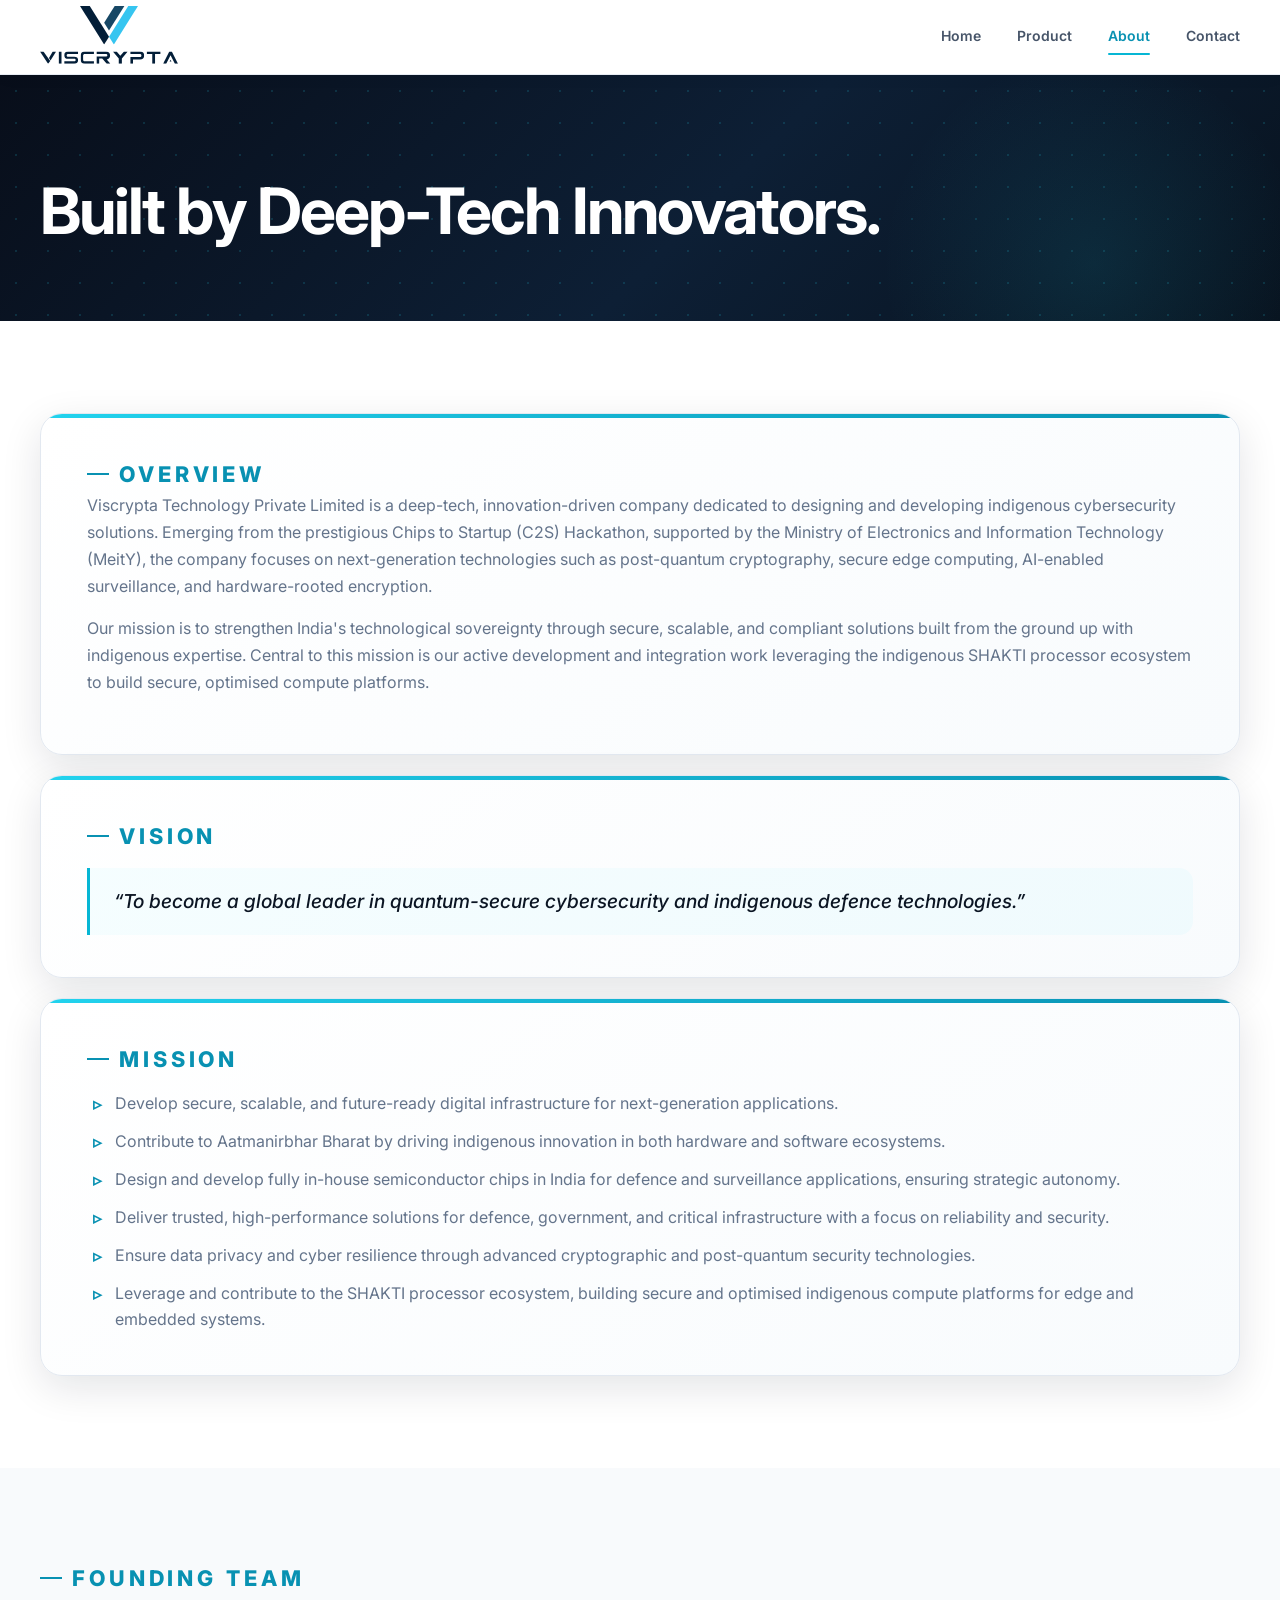
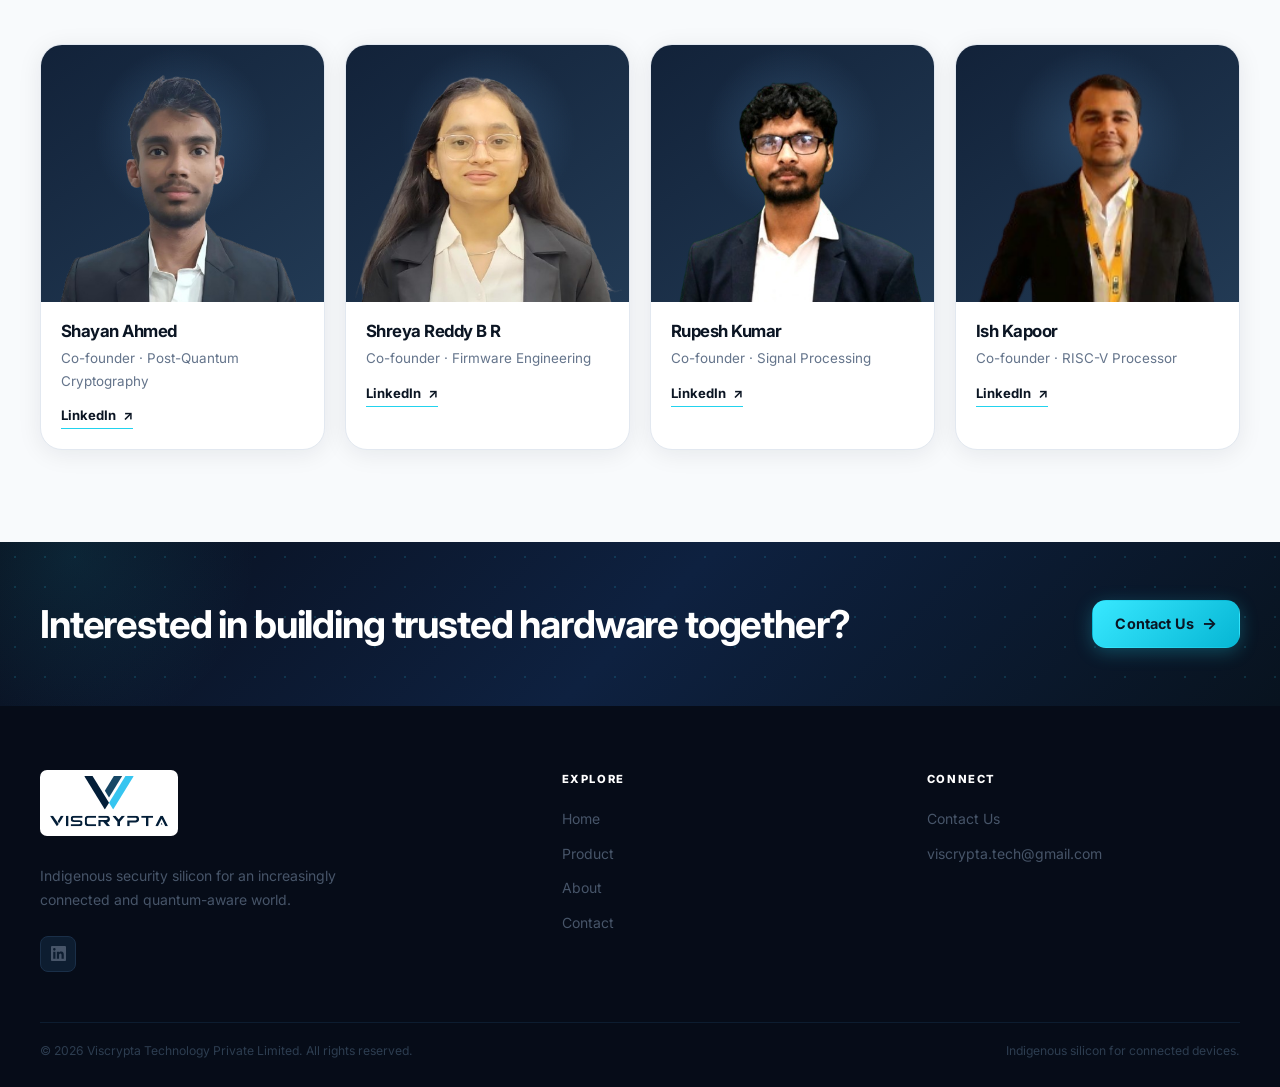
==== commit c1bfc977: "Update about.html" ====
--- a/about.html
+++ b/about.html
@@ -7,12 +7,12 @@
   <meta name="theme-color" content="#0b1523">
   <title>About & Team | Viscrypta</title>
   <!-- Favicon -->
-  <link rel="icon" href="assets/web/viscrypta-favicon.svg" type="image/svg+xml">
+  <link rel="icon" href="/viscrypta-website/assets/web/viscrypta-favicon.svg" type="image/svg+xml">
   <!-- Open Graph -->
   <meta property="og:title" content="About & Team | Viscrypta">
   <meta property="og:description" content="India's indigenous hardware security silicon for a quantum-aware world.">
   <meta property="og:type" content="website">
-  <meta property="og:image" content="https://viscrypta0411.github.io/viscrypta-website/viscrypta.png">
+  <meta property="og:image" content="https://viscrypta0411.github.io/viscrypta-website/assets/web/viscrypta-favicon.svg">
   <meta property="og:url" content="https://viscrypta0411.github.io/viscrypta-website/about.html">
   <meta name="twitter:card" content="summary_large_image">
   <!-- Fonts & Styles -->
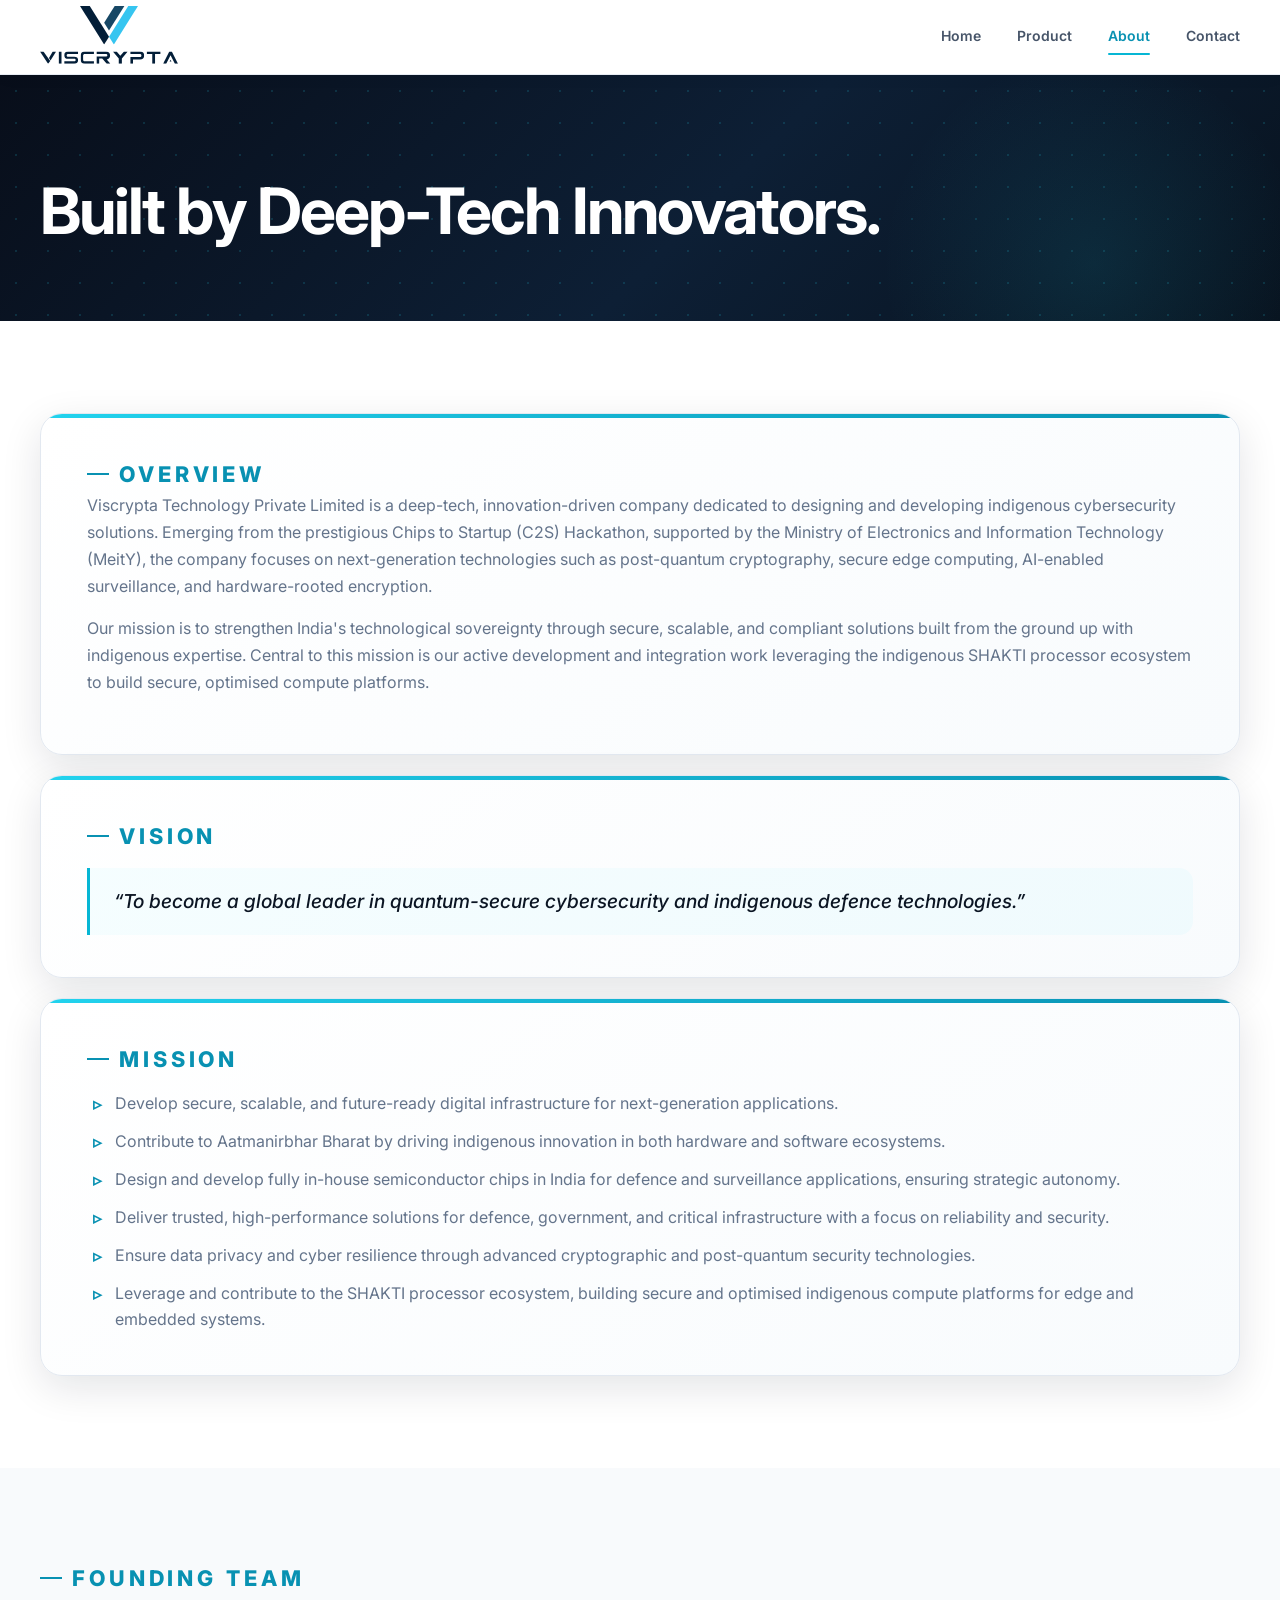
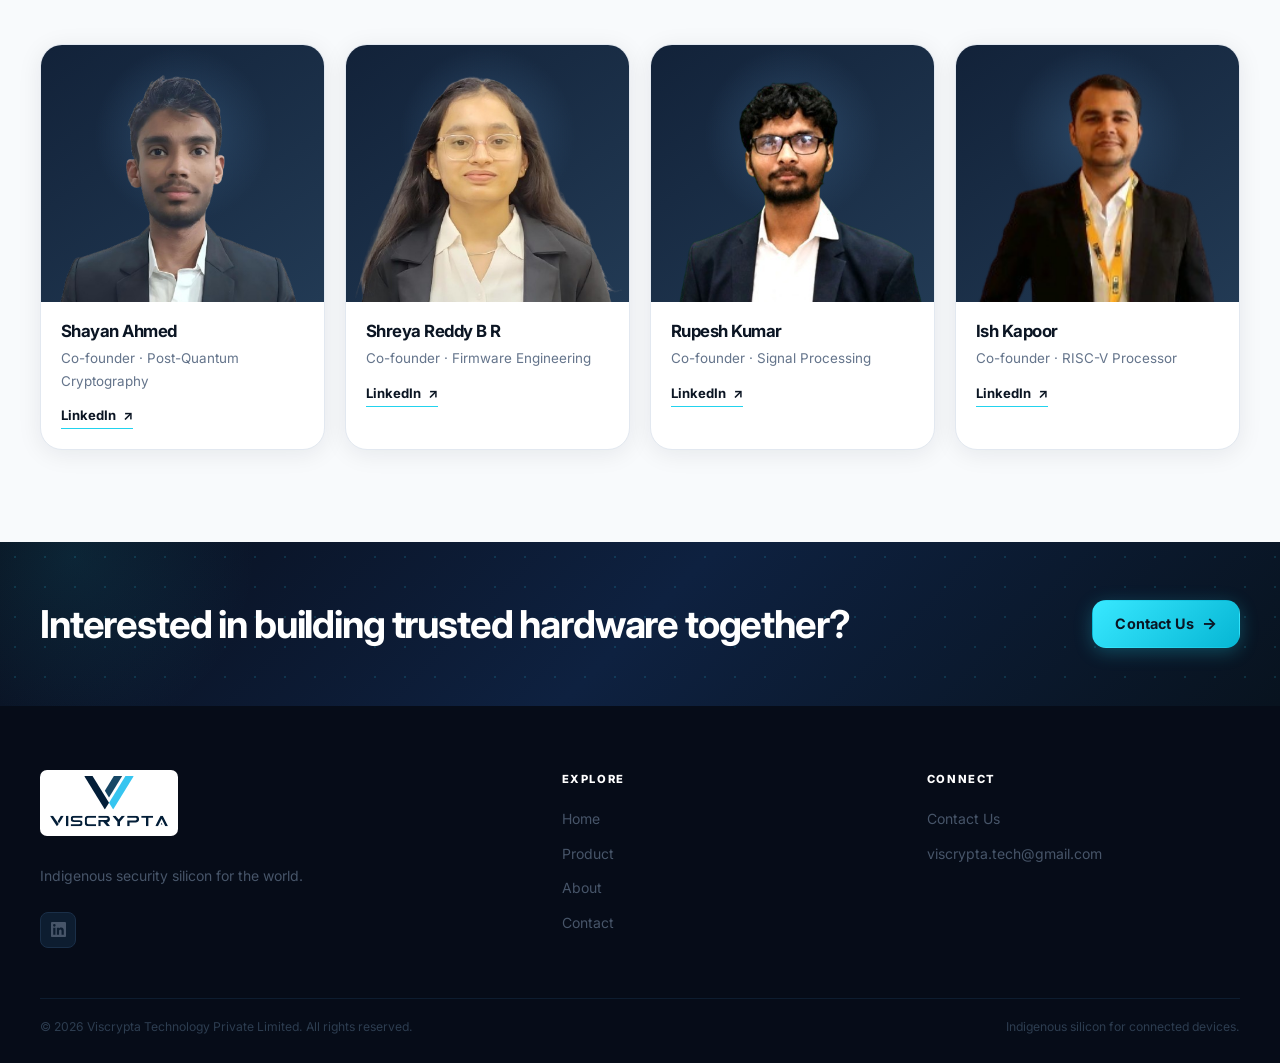
==== commit a383d138: "Revise footer text for improved clarity Updated footer description for clarity." ====
--- a/about.html
+++ b/about.html
@@ -7,7 +7,7 @@
   <meta name="theme-color" content="#0b1523">
   <title>About & Team | Viscrypta</title>
   <!-- Favicon -->
-  <link rel="icon" href="/viscrypta-website/assets/web/viscrypta-favicon.svg" type="image/svg+xml">
+  <link rel="icon" href="https://viscrypta0411.github.io/viscrypta-website/assets/web/viscrypta-favicon.svg" type="image/svg+xml">
   <!-- Open Graph -->
   <meta property="og:title" content="About & Team | Viscrypta">
   <meta property="og:description" content="India's indigenous hardware security silicon for a quantum-aware world.">
@@ -57,6 +57,6 @@
     </div></div></section>
     <section class="cta-band"><div class="container"><h2>Interested in building trusted hardware together?</h2><a class="button button-primary" href="contact.html">Contact Us <span class="arrow" aria-hidden="true">→</span></a></div></section>
   </main>
-  <footer class="site-footer"><div class="container"><div class="footer-top"><div><a class="brand" href="index.html" aria-label="Viscrypta home"><img class="brand-logo" src="assets/web/viscrypta-logo.svg" alt="Viscrypta Technology Private Limited"></a><p class="footer-about">Indigenous security silicon for an increasingly connected and quantum-aware world.</p><div class="footer-social"><a href="https://www.linkedin.com/company/viscrypta" aria-label="Viscrypta on LinkedIn" target="_blank" rel="noopener noreferrer"><svg viewBox="0 0 24 24" fill="currentColor" aria-hidden="true"><path d="M20.447 20.452h-3.554v-5.569c0-1.328-.027-3.037-1.852-3.037-1.853 0-2.136 1.445-2.136 2.939v5.667H9.351V9h3.414v1.561h.046c.477-.9 1.637-1.85 3.37-1.85 3.601 0 4.267 2.37 4.267 5.455v6.286zM5.337 7.433a2.062 2.062 0 01-2.063-2.065 2.064 2.064 0 112.063 2.065zm1.782 13.019H3.555V9h3.564v11.452zM22.225 0H1.771C.792 0 0 .774 0 1.729v20.542C0 23.227.792 24 1.771 24h20.451C23.2 24 24 23.227 24 22.271V1.729C24 .774 23.2 0 22.222 0h.003z"/></svg></a></div></div><div><div class="footer-title">Explore</div><div class="footer-links"><a href="index.html">Home</a><a href="product.html">Product</a><a href="about.html">About</a><a href="contact.html">Contact</a></div></div><div><div class="footer-title">Connect</div><div class="footer-links"><a href="contact.html">Contact Us</a><a href="mailto:viscrypta.tech@gmail.com">viscrypta.tech@gmail.com</a></div></div></div><div class="footer-bottom"><span>© 2026 Viscrypta Technology Private Limited. All rights reserved.</span><span>Indigenous silicon for connected devices.</span></div></div></footer>
+  <footer class="site-footer"><div class="container"><div class="footer-top"><div><a class="brand" href="index.html" aria-label="Viscrypta home"><img class="brand-logo" src="assets/web/viscrypta-logo.svg" alt="Viscrypta Technology Private Limited"></a><p class="footer-about">Indigenous security silicon for the world.</p><div class="footer-social"><a href="https://www.linkedin.com/company/viscrypta" aria-label="Viscrypta on LinkedIn" target="_blank" rel="noopener noreferrer"><svg viewBox="0 0 24 24" fill="currentColor" aria-hidden="true"><path d="M20.447 20.452h-3.554v-5.569c0-1.328-.027-3.037-1.852-3.037-1.853 0-2.136 1.445-2.136 2.939v5.667H9.351V9h3.414v1.561h.046c.477-.9 1.637-1.85 3.37-1.85 3.601 0 4.267 2.37 4.267 5.455v6.286zM5.337 7.433a2.062 2.062 0 01-2.063-2.065 2.064 2.064 0 112.063 2.065zm1.782 13.019H3.555V9h3.564v11.452zM22.225 0H1.771C.792 0 0 .774 0 1.729v20.542C0 23.227.792 24 1.771 24h20.451C23.2 24 24 23.227 24 22.271V1.729C24 .774 23.2 0 22.222 0h.003z"/></svg></a></div></div><div><div class="footer-title">Explore</div><div class="footer-links"><a href="index.html">Home</a><a href="product.html">Product</a><a href="about.html">About</a><a href="contact.html">Contact</a></div></div><div><div class="footer-title">Connect</div><div class="footer-links"><a href="contact.html">Contact Us</a><a href="mailto:viscrypta.tech@gmail.com">viscrypta.tech@gmail.com</a></div></div></div><div class="footer-bottom"><span>© 2026 Viscrypta Technology Private Limited. All rights reserved.</span><span>Indigenous silicon for connected devices.</span></div></div></footer>
 </body>
 </html>
--- a/styles.css
+++ b/styles.css
@@ -244,7 +244,7 @@
 .status-dot { width: 8px; height: 8px; flex: none; background: var(--green); border-radius: 50%; box-shadow: 0 0 0 5px rgba(16,185,129,.15); }
 
 /* ── Portfolio Section ────────────────────────────────────── */
-.portfolio-section { padding-top: 60px; background: linear-gradient(180deg, #f2f7fa 0%, #fff 60%); }
+.portfolio-section { padding-top: 60px; scroll-margin-top: 90px; background: linear-gradient(180deg, #f2f7fa 0%, #fff 60%); }
 .portfolio-grid { display: grid; grid-template-columns: repeat(3, minmax(0, 1fr)); gap: 22px; align-items: stretch; }
 .portfolio-card {
   min-width: 0; overflow: hidden; display: flex; flex-direction: column;
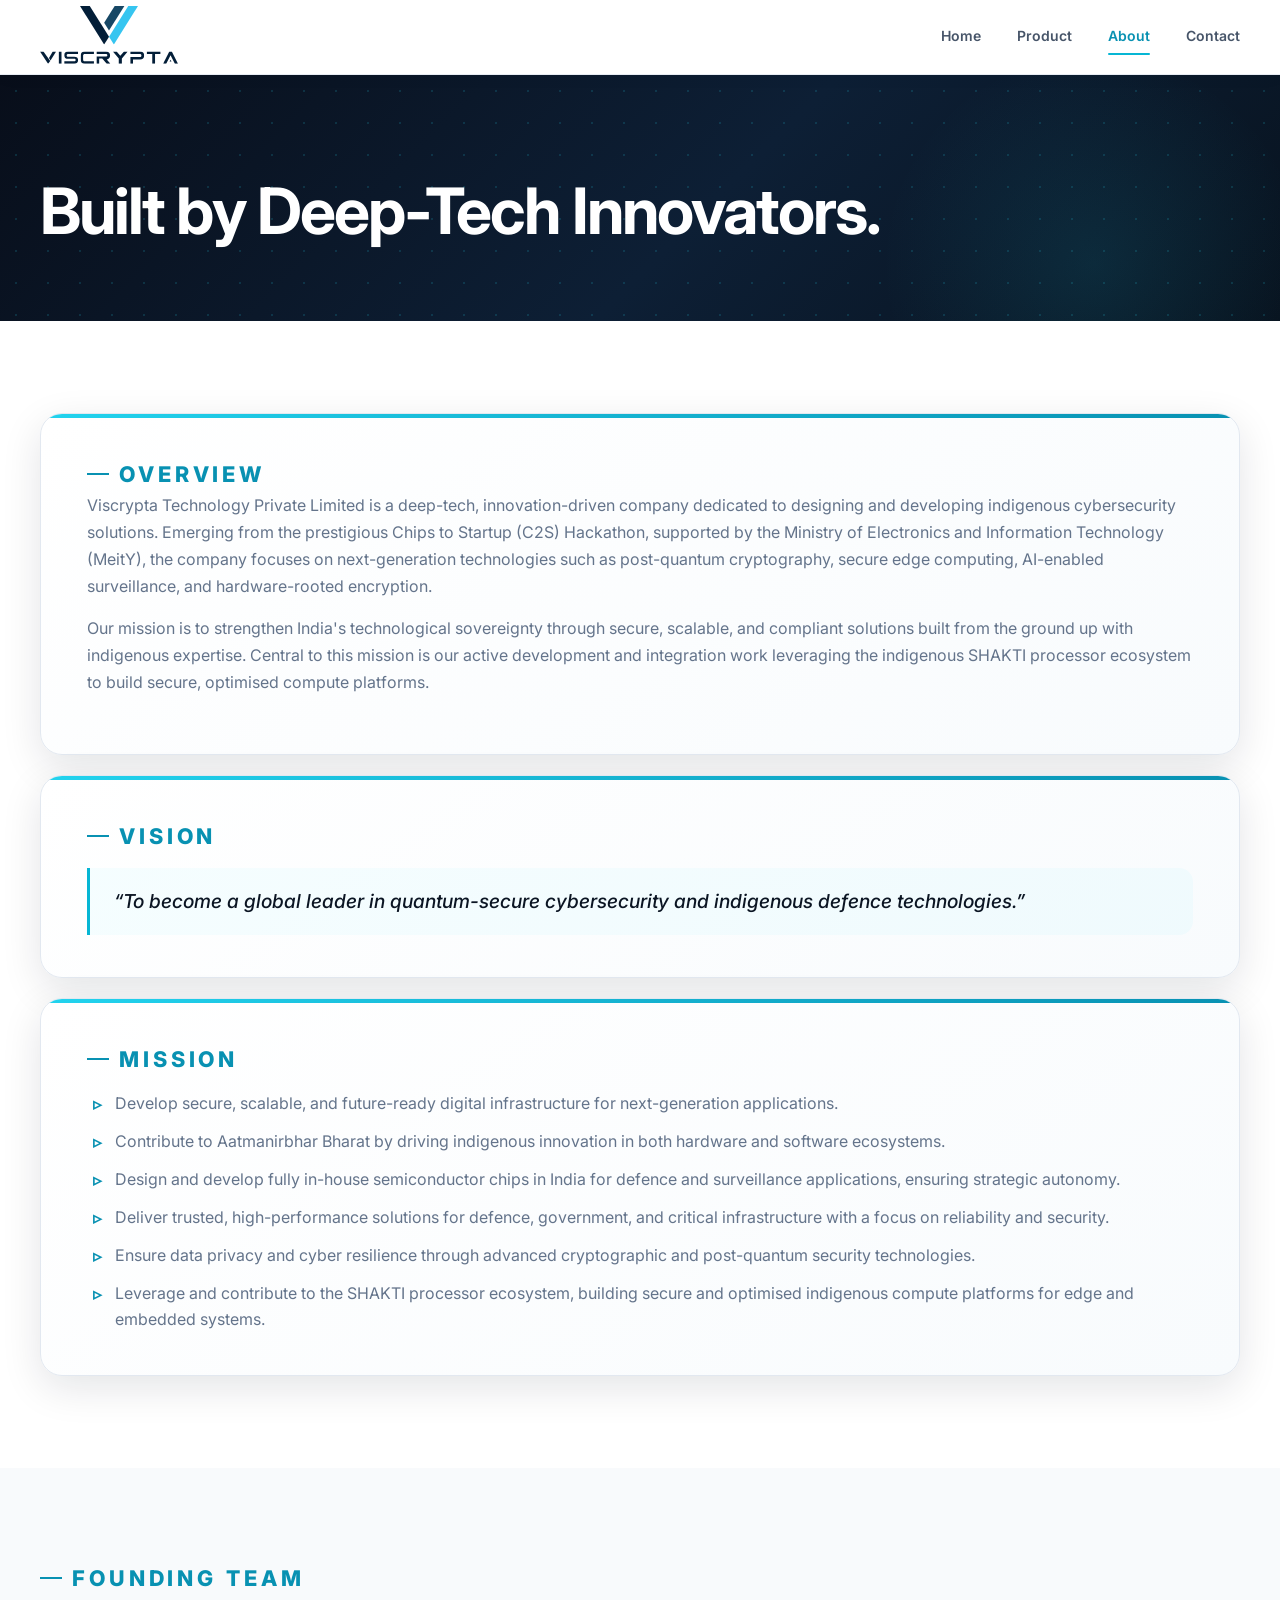
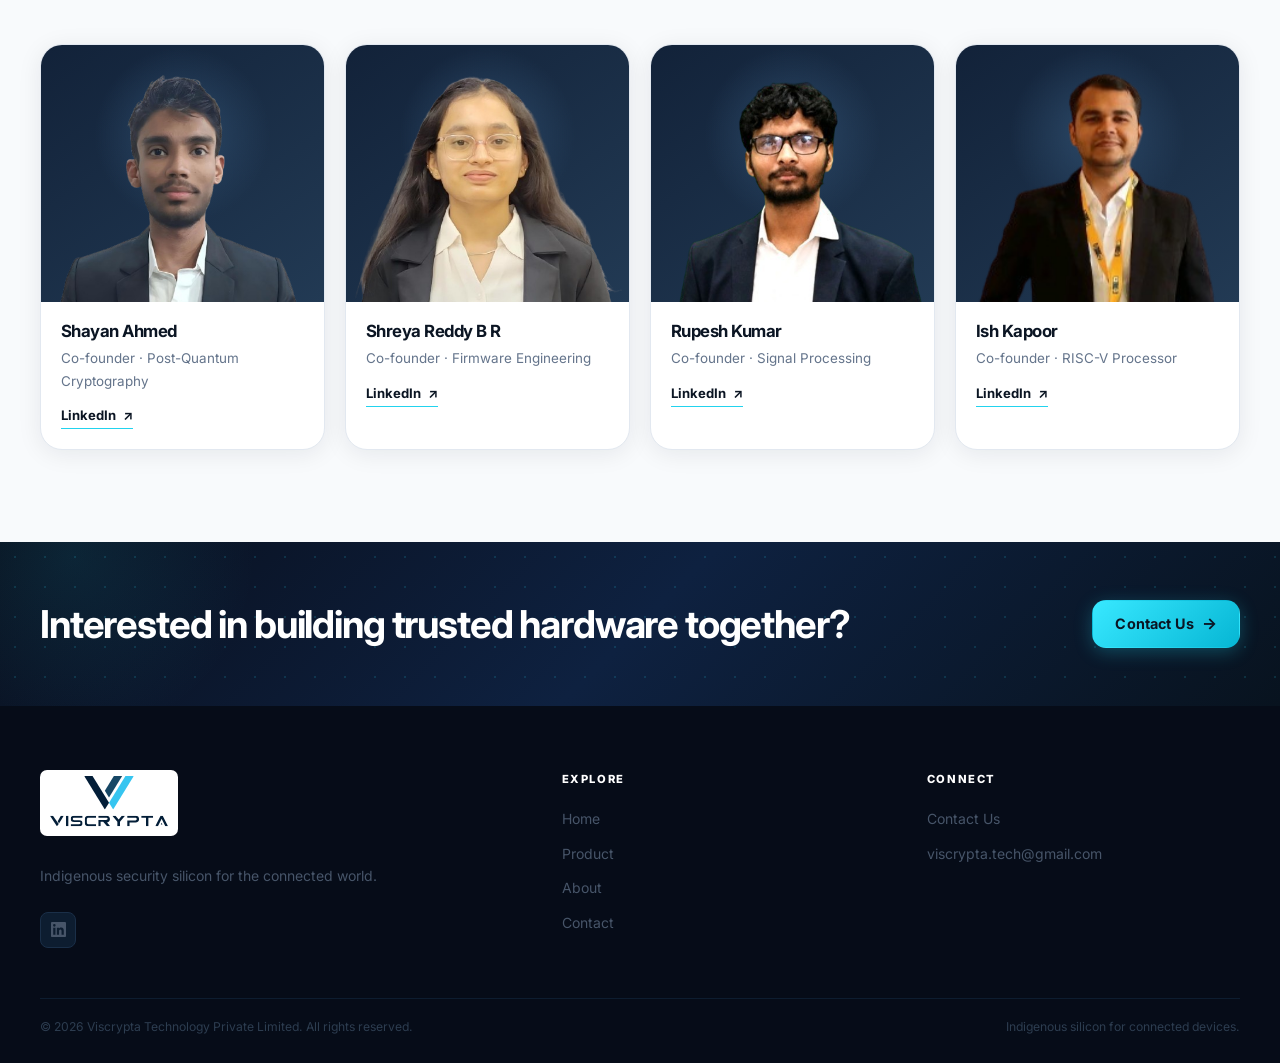
==== commit 5b56f10e: "Modify footer description in about.html Updated footer description to reflect focus on security sili" ====
--- a/about.html
+++ b/about.html
@@ -57,6 +57,6 @@
     </div></div></section>
     <section class="cta-band"><div class="container"><h2>Interested in building trusted hardware together?</h2><a class="button button-primary" href="contact.html">Contact Us <span class="arrow" aria-hidden="true">→</span></a></div></section>
   </main>
-  <footer class="site-footer"><div class="container"><div class="footer-top"><div><a class="brand" href="index.html" aria-label="Viscrypta home"><img class="brand-logo" src="assets/web/viscrypta-logo.svg" alt="Viscrypta Technology Private Limited"></a><p class="footer-about">Indigenous security silicon for the world.</p><div class="footer-social"><a href="https://www.linkedin.com/company/viscrypta" aria-label="Viscrypta on LinkedIn" target="_blank" rel="noopener noreferrer"><svg viewBox="0 0 24 24" fill="currentColor" aria-hidden="true"><path d="M20.447 20.452h-3.554v-5.569c0-1.328-.027-3.037-1.852-3.037-1.853 0-2.136 1.445-2.136 2.939v5.667H9.351V9h3.414v1.561h.046c.477-.9 1.637-1.85 3.37-1.85 3.601 0 4.267 2.37 4.267 5.455v6.286zM5.337 7.433a2.062 2.062 0 01-2.063-2.065 2.064 2.064 0 112.063 2.065zm1.782 13.019H3.555V9h3.564v11.452zM22.225 0H1.771C.792 0 0 .774 0 1.729v20.542C0 23.227.792 24 1.771 24h20.451C23.2 24 24 23.227 24 22.271V1.729C24 .774 23.2 0 22.222 0h.003z"/></svg></a></div></div><div><div class="footer-title">Explore</div><div class="footer-links"><a href="index.html">Home</a><a href="product.html">Product</a><a href="about.html">About</a><a href="contact.html">Contact</a></div></div><div><div class="footer-title">Connect</div><div class="footer-links"><a href="contact.html">Contact Us</a><a href="mailto:viscrypta.tech@gmail.com">viscrypta.tech@gmail.com</a></div></div></div><div class="footer-bottom"><span>© 2026 Viscrypta Technology Private Limited. All rights reserved.</span><span>Indigenous silicon for connected devices.</span></div></div></footer>
+  <footer class="site-footer"><div class="container"><div class="footer-top"><div><a class="brand" href="index.html" aria-label="Viscrypta home"><img class="brand-logo" src="assets/web/viscrypta-logo.svg" alt="Viscrypta Technology Private Limited"></a><p class="footer-about">Indigenous security silicon for the connected world.</p><div class="footer-social"><a href="https://www.linkedin.com/company/viscrypta" aria-label="Viscrypta on LinkedIn" target="_blank" rel="noopener noreferrer"><svg viewBox="0 0 24 24" fill="currentColor" aria-hidden="true"><path d="M20.447 20.452h-3.554v-5.569c0-1.328-.027-3.037-1.852-3.037-1.853 0-2.136 1.445-2.136 2.939v5.667H9.351V9h3.414v1.561h.046c.477-.9 1.637-1.85 3.37-1.85 3.601 0 4.267 2.37 4.267 5.455v6.286zM5.337 7.433a2.062 2.062 0 01-2.063-2.065 2.064 2.064 0 112.063 2.065zm1.782 13.019H3.555V9h3.564v11.452zM22.225 0H1.771C.792 0 0 .774 0 1.729v20.542C0 23.227.792 24 1.771 24h20.451C23.2 24 24 23.227 24 22.271V1.729C24 .774 23.2 0 22.222 0h.003z"/></svg></a></div></div><div><div class="footer-title">Explore</div><div class="footer-links"><a href="index.html">Home</a><a href="product.html">Product</a><a href="about.html">About</a><a href="contact.html">Contact</a></div></div><div><div class="footer-title">Connect</div><div class="footer-links"><a href="contact.html">Contact Us</a><a href="mailto:viscrypta.tech@gmail.com">viscrypta.tech@gmail.com</a></div></div></div><div class="footer-bottom"><span>© 2026 Viscrypta Technology Private Limited. All rights reserved.</span><span>Indigenous silicon for connected devices.</span></div></div></footer>
 </body>
 </html>
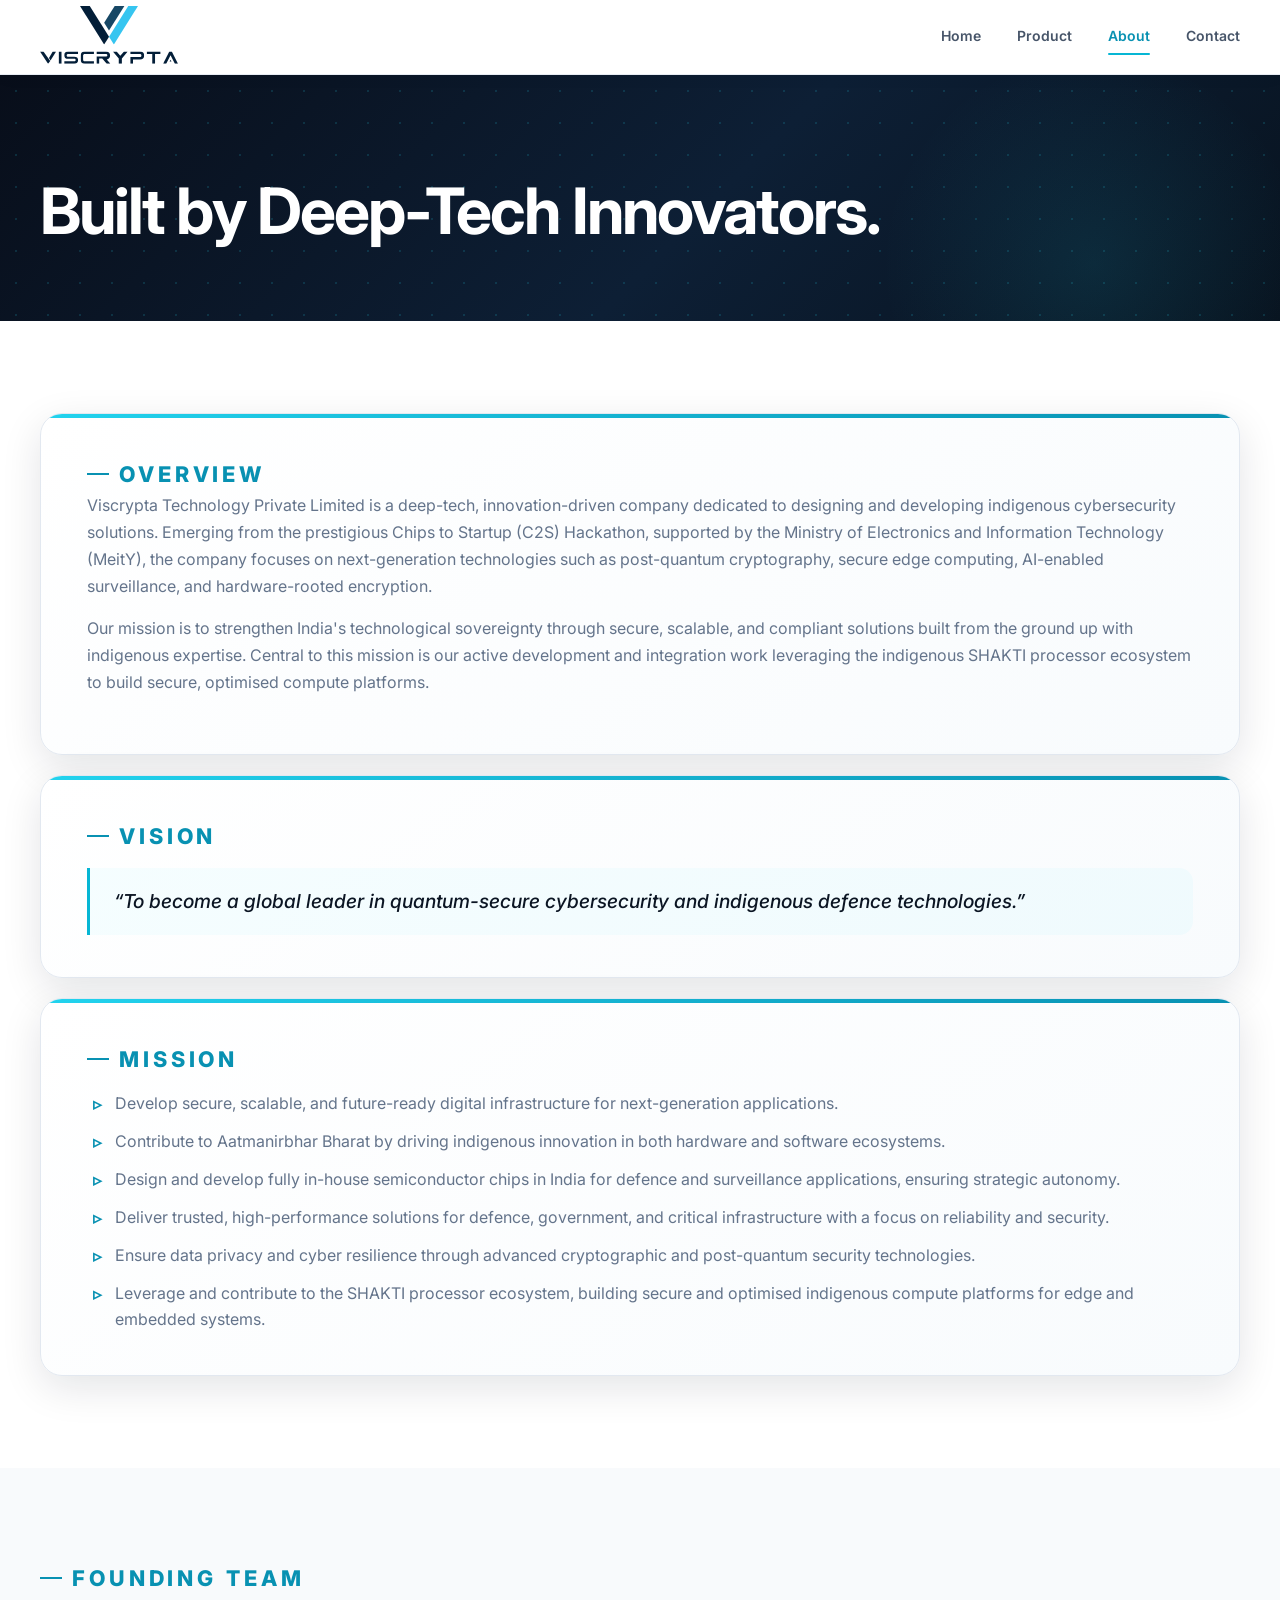
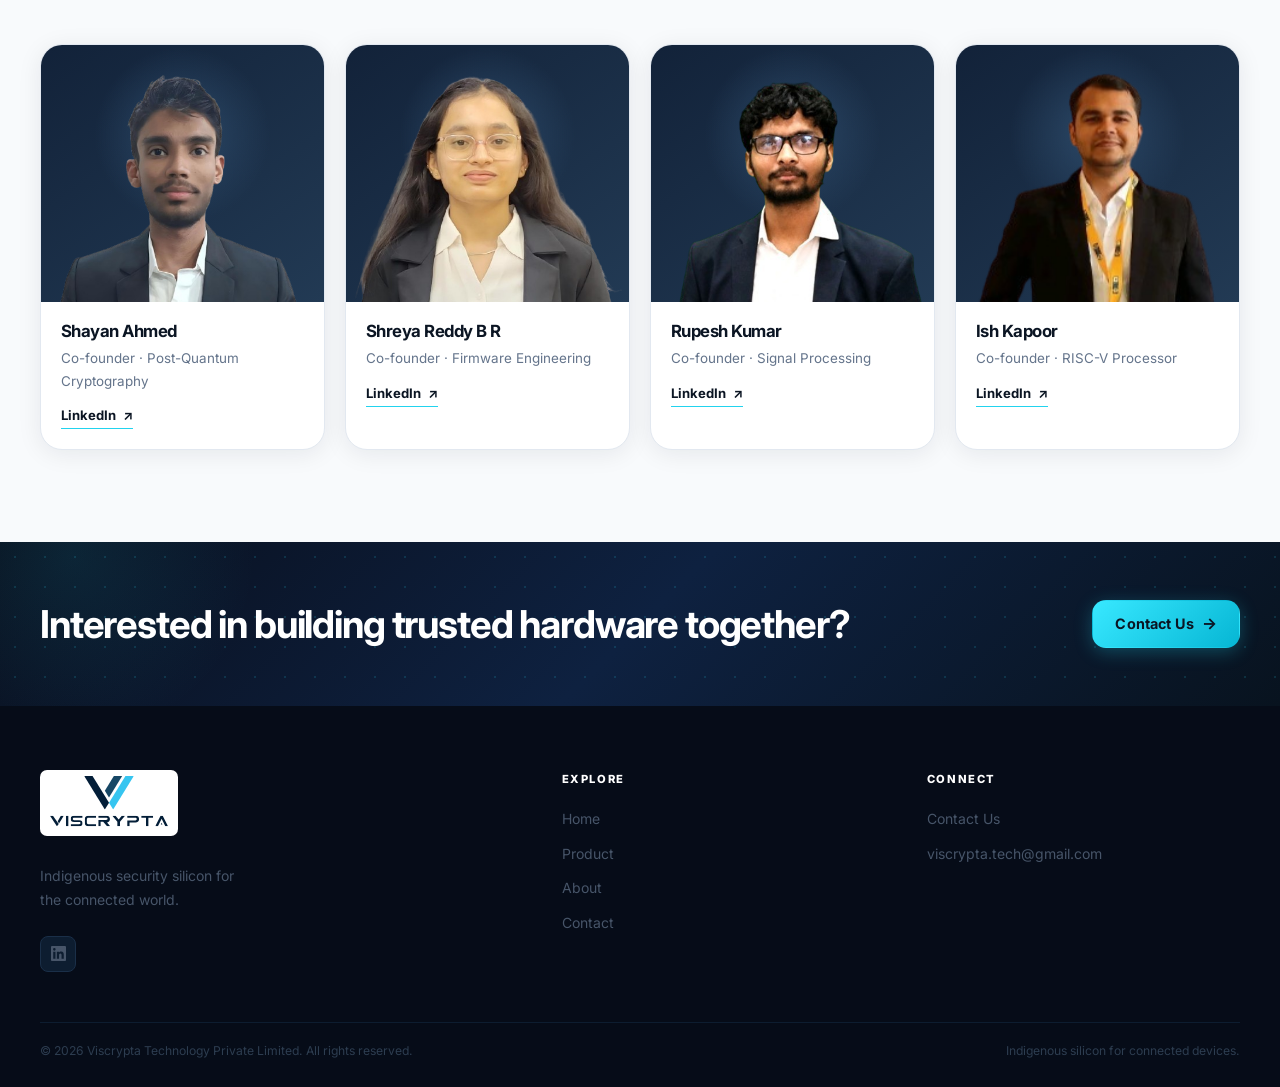
==== commit 767fa98a: "Modify footer text for clarity Updated footer content to improve readability." ====
--- a/about.html
+++ b/about.html
@@ -57,6 +57,6 @@
     </div></div></section>
     <section class="cta-band"><div class="container"><h2>Interested in building trusted hardware together?</h2><a class="button button-primary" href="contact.html">Contact Us <span class="arrow" aria-hidden="true">→</span></a></div></section>
   </main>
-  <footer class="site-footer"><div class="container"><div class="footer-top"><div><a class="brand" href="index.html" aria-label="Viscrypta home"><img class="brand-logo" src="assets/web/viscrypta-logo.svg" alt="Viscrypta Technology Private Limited"></a><p class="footer-about">Indigenous security silicon for the connected world.</p><div class="footer-social"><a href="https://www.linkedin.com/company/viscrypta" aria-label="Viscrypta on LinkedIn" target="_blank" rel="noopener noreferrer"><svg viewBox="0 0 24 24" fill="currentColor" aria-hidden="true"><path d="M20.447 20.452h-3.554v-5.569c0-1.328-.027-3.037-1.852-3.037-1.853 0-2.136 1.445-2.136 2.939v5.667H9.351V9h3.414v1.561h.046c.477-.9 1.637-1.85 3.37-1.85 3.601 0 4.267 2.37 4.267 5.455v6.286zM5.337 7.433a2.062 2.062 0 01-2.063-2.065 2.064 2.064 0 112.063 2.065zm1.782 13.019H3.555V9h3.564v11.452zM22.225 0H1.771C.792 0 0 .774 0 1.729v20.542C0 23.227.792 24 1.771 24h20.451C23.2 24 24 23.227 24 22.271V1.729C24 .774 23.2 0 22.222 0h.003z"/></svg></a></div></div><div><div class="footer-title">Explore</div><div class="footer-links"><a href="index.html">Home</a><a href="product.html">Product</a><a href="about.html">About</a><a href="contact.html">Contact</a></div></div><div><div class="footer-title">Connect</div><div class="footer-links"><a href="contact.html">Contact Us</a><a href="mailto:viscrypta.tech@gmail.com">viscrypta.tech@gmail.com</a></div></div></div><div class="footer-bottom"><span>© 2026 Viscrypta Technology Private Limited. All rights reserved.</span><span>Indigenous silicon for connected devices.</span></div></div></footer>
+  <footer class="site-footer"><div class="container"><div class="footer-top"><div><a class="brand" href="index.html" aria-label="Viscrypta home"><img class="brand-logo" src="assets/web/viscrypta-logo.svg" alt="Viscrypta Technology Private Limited"></a><p class="footer-about">Indigenous security silicon for <br> the connected world.</p><div class="footer-social"><a href="https://www.linkedin.com/company/viscrypta" aria-label="Viscrypta on LinkedIn" target="_blank" rel="noopener noreferrer"><svg viewBox="0 0 24 24" fill="currentColor" aria-hidden="true"><path d="M20.447 20.452h-3.554v-5.569c0-1.328-.027-3.037-1.852-3.037-1.853 0-2.136 1.445-2.136 2.939v5.667H9.351V9h3.414v1.561h.046c.477-.9 1.637-1.85 3.37-1.85 3.601 0 4.267 2.37 4.267 5.455v6.286zM5.337 7.433a2.062 2.062 0 01-2.063-2.065 2.064 2.064 0 112.063 2.065zm1.782 13.019H3.555V9h3.564v11.452zM22.225 0H1.771C.792 0 0 .774 0 1.729v20.542C0 23.227.792 24 1.771 24h20.451C23.2 24 24 23.227 24 22.271V1.729C24 .774 23.2 0 22.222 0h.003z"/></svg></a></div></div><div><div class="footer-title">Explore</div><div class="footer-links"><a href="index.html">Home</a><a href="product.html">Product</a><a href="about.html">About</a><a href="contact.html">Contact</a></div></div><div><div class="footer-title">Connect</div><div class="footer-links"><a href="contact.html">Contact Us</a><a href="mailto:viscrypta.tech@gmail.com">viscrypta.tech@gmail.com</a></div></div></div><div class="footer-bottom"><span>© 2026 Viscrypta Technology Private Limited. All rights reserved.</span><span>Indigenous silicon for connected devices.</span></div></div></footer>
 </body>
 </html>
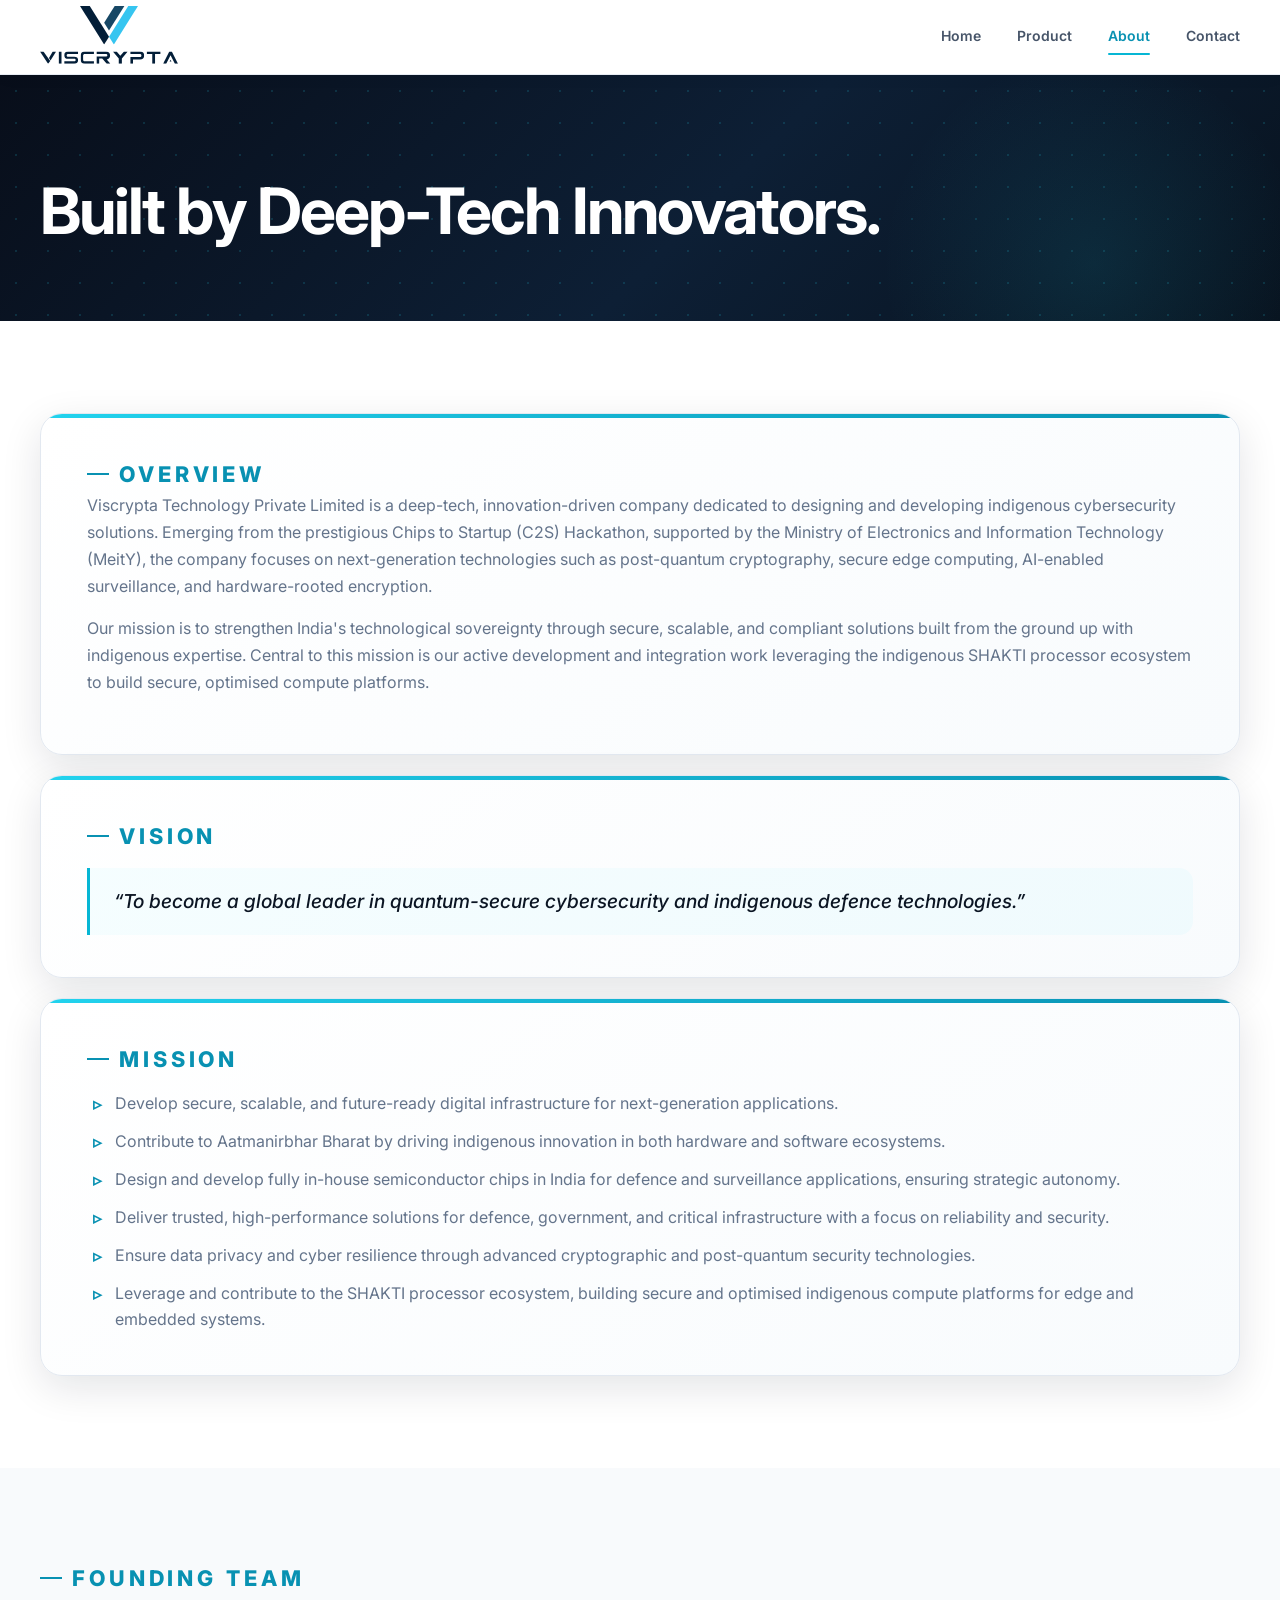
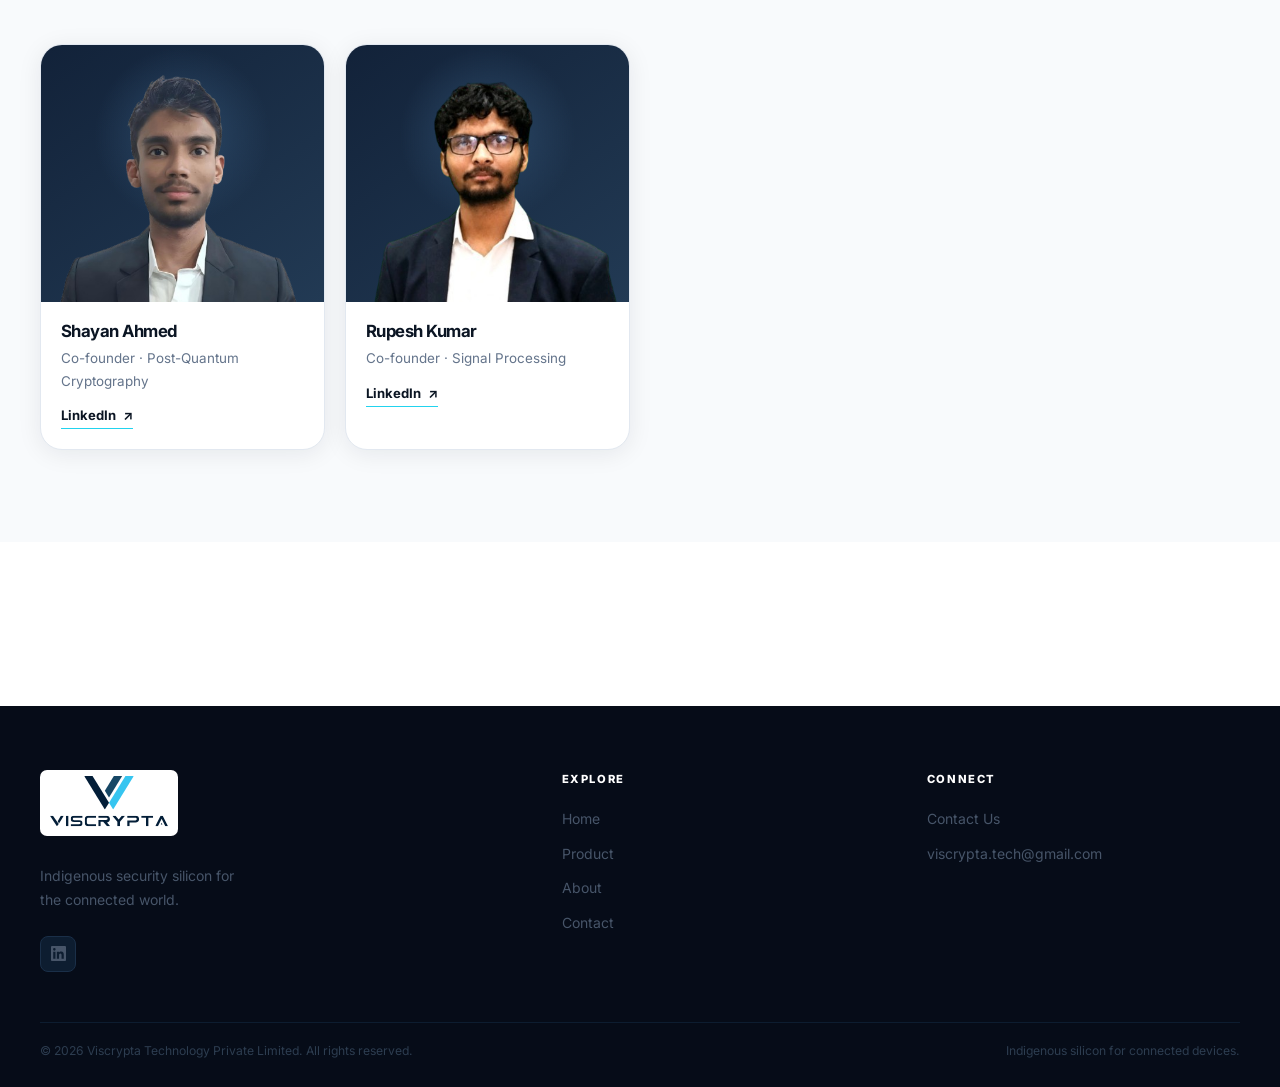
==== commit e9ca5652: "Update about.html" ====
--- a/about.html
+++ b/about.html
@@ -51,9 +51,9 @@
     </div>
       <div class="team-grid">
       <article class="team-card"><div class="team-photo"><img class="team-photo-top-inset" src="assets/web/shayan.png" alt="Shayan Ahmed portrait" loading="lazy"></div><div class="team-info"><h3>Shayan Ahmed</h3><p>Co-founder · Post-Quantum Cryptography</p><a class="team-link text-link" href="https://www.linkedin.com/in/shayan-ahmad-220124270/" target="_blank" rel="noopener noreferrer" aria-label="Shayan Ahmed on LinkedIn">LinkedIn <span aria-hidden="true">↗</span></a></div></article>
-      <article class="team-card"><div class="team-photo"><img class="team-photo-top-inset" src="assets/web/shreya.png" alt="Shreya Reddy B R portrait" loading="lazy"></div><div class="team-info"><h3>Shreya Reddy B R</h3><p>Co-founder · Firmware Engineering</p><a class="team-link text-link" href="https://www.linkedin.com/in/shreya-reddy-b-r-246842256/" target="_blank" rel="noopener noreferrer" aria-label="Shreya Reddy B R on LinkedIn">LinkedIn <span aria-hidden="true">↗</span></a></div></article>
+      <!-- <article class="team-card"><div class="team-photo"><img class="team-photo-top-inset" src="assets/web/shreya.png" alt="Shreya Reddy B R portrait" loading="lazy"></div><div class="team-info"><h3>Shreya Reddy B R</h3><p>Co-founder · Firmware Engineering</p><a class="team-link text-link" href="https://www.linkedin.com/in/shreya-reddy-b-r-246842256/" target="_blank" rel="noopener noreferrer" aria-label="Shreya Reddy B R on LinkedIn">LinkedIn <span aria-hidden="true">↗</span></a></div></article> -->
       <article class="team-card"><div class="team-photo"><img src="assets/web/rupesh.png" alt="Rupesh Kumar portrait" loading="lazy"></div><div class="team-info"><h3>Rupesh Kumar</h3><p>Co-founder · Signal Processing</p><a class="team-link text-link" href="https://www.linkedin.com/in/rupesh-kumar-090a92259/" target="_blank" rel="noopener noreferrer" aria-label="Rupesh Kumar on LinkedIn">LinkedIn <span aria-hidden="true">↗</span></a></div></article>
-      <article class="team-card"><div class="team-photo"><img src="assets/web/ish.png" alt="Ish Kapoor portrait" loading="lazy"></div><div class="team-info"><h3>Ish Kapoor</h3><p>Co-founder · RISC-V Processor</p><a class="team-link text-link" href="https://www.linkedin.com/in/ish-kapoor-a14a06269/" target="_blank" rel="noopener noreferrer" aria-label="Ish Kapoor on LinkedIn">LinkedIn <span aria-hidden="true">↗</span></a></div></article>
+      <!-- <article class="team-card"><div class="team-photo"><img src="assets/web/ish.png" alt="Ish Kapoor portrait" loading="lazy"></div><div class="team-info"><h3>Ish Kapoor</h3><p>Co-founder · RISC-V Processor</p><a class="team-link text-link" href="https://www.linkedin.com/in/ish-kapoor-a14a06269/" target="_blank" rel="noopener noreferrer" aria-label="Ish Kapoor on LinkedIn">LinkedIn <span aria-hidden="true">↗</span></a></div></article> -->
     </div></div></section>
     <section class="cta-band"><div class="container"><h2>Interested in building trusted hardware together?</h2><a class="button button-primary" href="contact.html">Contact Us <span class="arrow" aria-hidden="true">→</span></a></div></section>
   </main>
--- a/styles.css
+++ b/styles.css
@@ -288,11 +288,28 @@
 .dark-section { color: white; background: var(--navy); }
 .dark-section .section-heading p, .dark-section .lead { color: rgba(255,255,255,.58); }
 .dark-section .eyebrow { color: var(--cyan); }
+.video-reveal {
+  min-height: calc(100vh - 75px);
+  min-height: calc(100svh - 75px);
+}
 .video-reveal { opacity: 0; transform: translateY(40px); transition: opacity .8s ease, transform .8s ease; }
 .video-reveal.is-visible { opacity: 1; transform: translateY(0); }
+.video-reveal {
+  min-height: calc(100vh - 75px);
+  min-height: calc(100svh - 75px);
+  display: flex;
+  align-items: center;
+}
+
+@media (max-width: 760px) {
+  .video-reveal {
+    min-height: calc(100vh - 69px);
+    min-height: calc(100svh - 69px);
+  }
+}
 
 /* YouTube embed */
-.video-section-wrap { margin-top: 42px; }
+.video-section-wrap { width: 75%; margin: 42px auto 0; }
 .video-embed-frame {
   position: relative; overflow: hidden; width: 100%; aspect-ratio: 16 / 9;
   border-radius: var(--r-lg);
@@ -658,6 +675,8 @@
 @media (max-width: 760px) {
   .container { width: min(var(--max-width), calc(100% - 36px)); }
   .section { padding: 72px 0; }
+  .video-reveal { min-height: calc(100vh - 69px); min-height: calc(100svh - 69px); }
+  .video-section-wrap { width: 100%; }
   .about-content-panel { padding: 34px 24px; }
   .nav-wrap { min-height: 68px; }
   .brand-logo { width: 112px; }
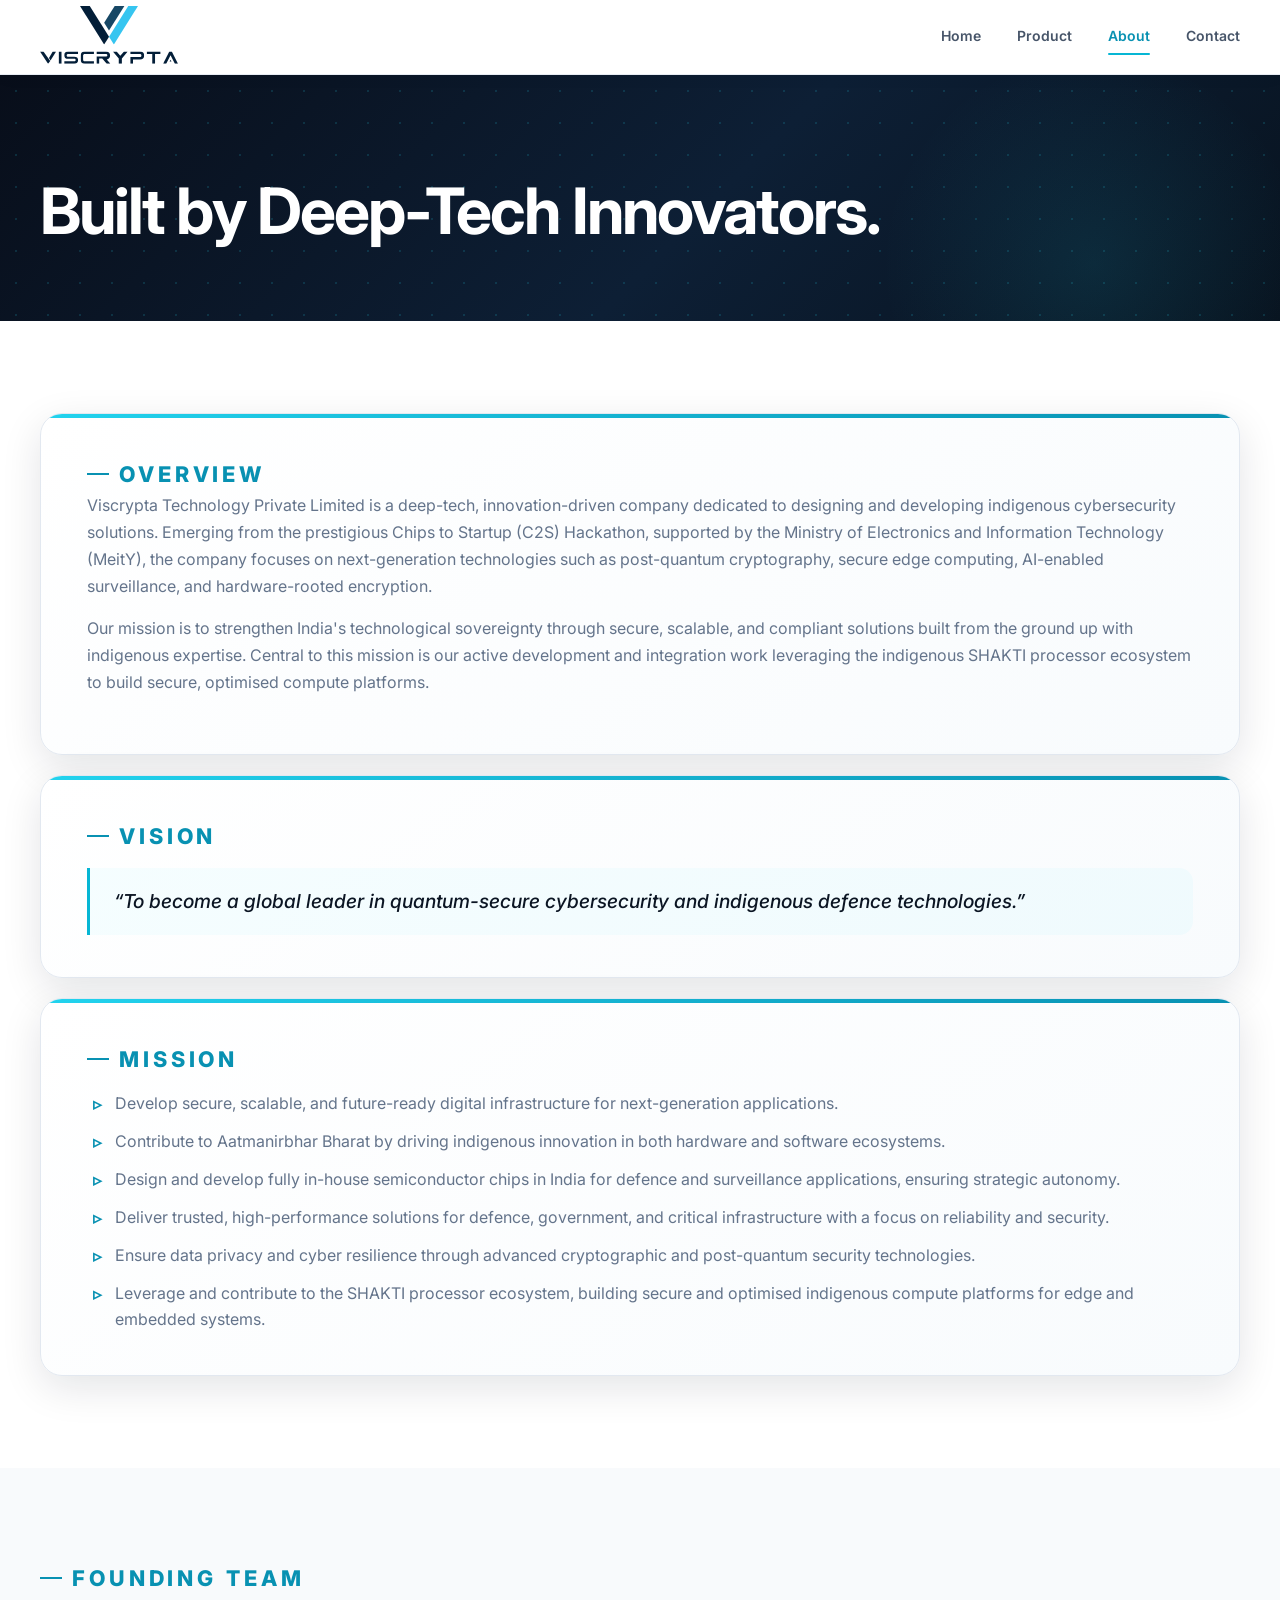
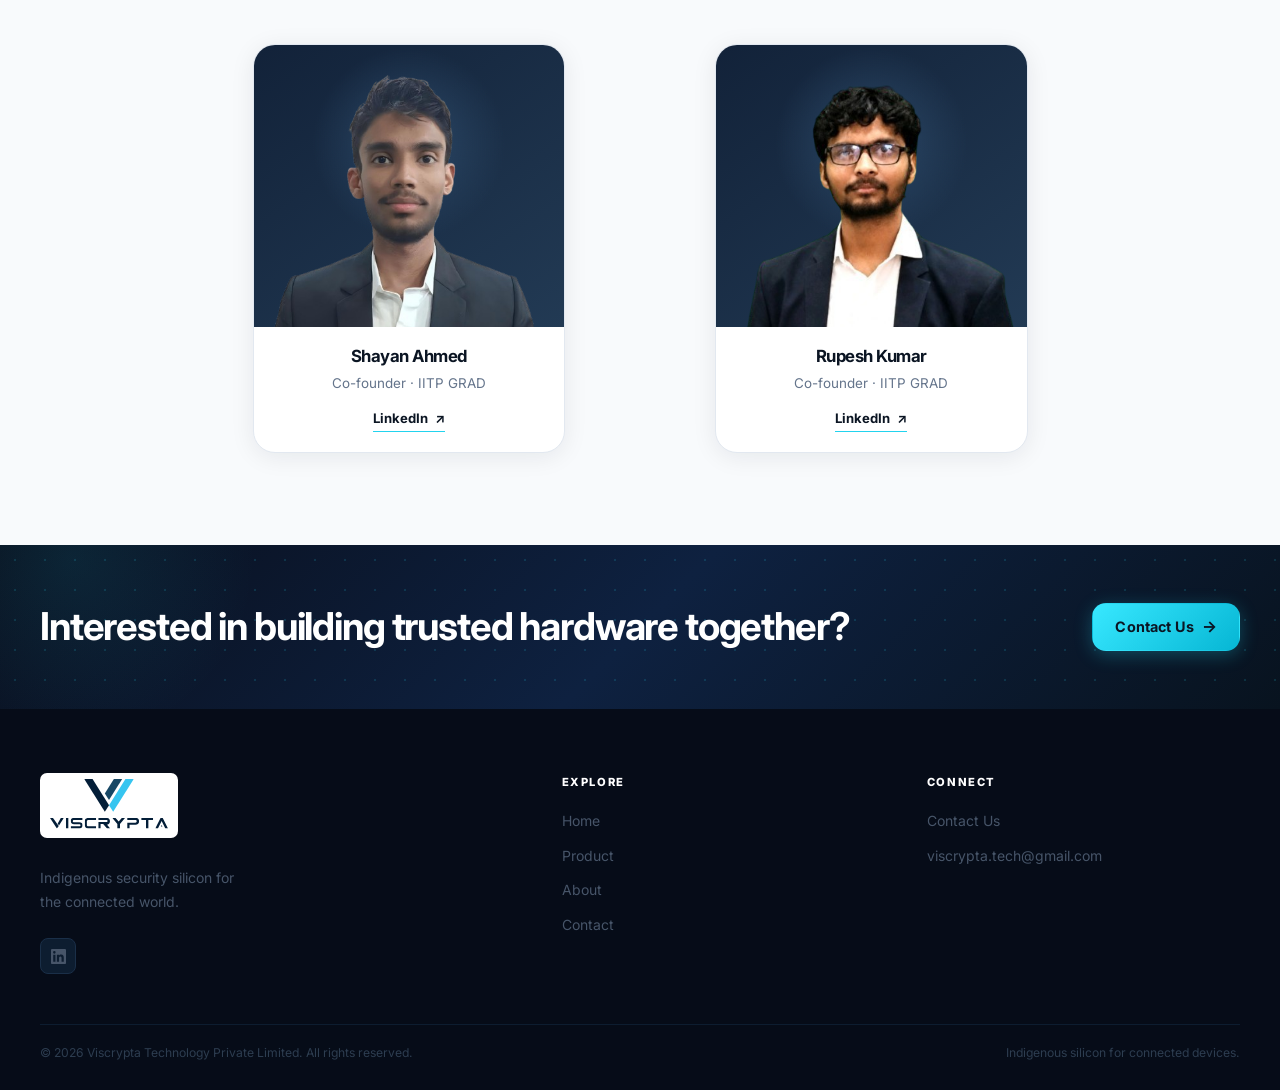
==== commit 2e9d8330: "Revise team member details in about.html Updated team member descriptions for Shayan Ahmed and Rupes" ====
--- a/about.html
+++ b/about.html
@@ -50,9 +50,9 @@
       <span class="eyebrow">Founding team</span>
     </div>
       <div class="team-grid">
-      <article class="team-card"><div class="team-photo"><img class="team-photo-top-inset" src="assets/web/shayan.png" alt="Shayan Ahmed portrait" loading="lazy"></div><div class="team-info"><h3>Shayan Ahmed</h3><p>Co-founder · Post-Quantum Cryptography</p><a class="team-link text-link" href="https://www.linkedin.com/in/shayan-ahmad-220124270/" target="_blank" rel="noopener noreferrer" aria-label="Shayan Ahmed on LinkedIn">LinkedIn <span aria-hidden="true">↗</span></a></div></article>
+      <article class="team-card"><div class="team-photo"><img class="team-photo-top-inset" src="assets/web/shayan.png" alt="Shayan Ahmed portrait" loading="lazy"></div><div class="team-info"><h3>Shayan Ahmed</h3><p>Co-founder · IITP GRAD</p><a class="team-link text-link" href="https://www.linkedin.com/in/shayan-ahmad-220124270/" target="_blank" rel="noopener noreferrer" aria-label="Shayan Ahmed on LinkedIn">LinkedIn <span aria-hidden="true">↗</span></a></div></article>
       <!-- <article class="team-card"><div class="team-photo"><img class="team-photo-top-inset" src="assets/web/shreya.png" alt="Shreya Reddy B R portrait" loading="lazy"></div><div class="team-info"><h3>Shreya Reddy B R</h3><p>Co-founder · Firmware Engineering</p><a class="team-link text-link" href="https://www.linkedin.com/in/shreya-reddy-b-r-246842256/" target="_blank" rel="noopener noreferrer" aria-label="Shreya Reddy B R on LinkedIn">LinkedIn <span aria-hidden="true">↗</span></a></div></article> -->
-      <article class="team-card"><div class="team-photo"><img src="assets/web/rupesh.png" alt="Rupesh Kumar portrait" loading="lazy"></div><div class="team-info"><h3>Rupesh Kumar</h3><p>Co-founder · Signal Processing</p><a class="team-link text-link" href="https://www.linkedin.com/in/rupesh-kumar-090a92259/" target="_blank" rel="noopener noreferrer" aria-label="Rupesh Kumar on LinkedIn">LinkedIn <span aria-hidden="true">↗</span></a></div></article>
+      <article class="team-card"><div class="team-photo"><img src="assets/web/rupesh.png" alt="Rupesh Kumar portrait" loading="lazy"></div><div class="team-info"><h3>Rupesh Kumar</h3><p>Co-founder · IITP GRAD</p><a class="team-link text-link" href="https://www.linkedin.com/in/rupesh-kumar-090a92259/" target="_blank" rel="noopener noreferrer" aria-label="Rupesh Kumar on LinkedIn">LinkedIn <span aria-hidden="true">↗</span></a></div></article>
       <!-- <article class="team-card"><div class="team-photo"><img src="assets/web/ish.png" alt="Ish Kapoor portrait" loading="lazy"></div><div class="team-info"><h3>Ish Kapoor</h3><p>Co-founder · RISC-V Processor</p><a class="team-link text-link" href="https://www.linkedin.com/in/ish-kapoor-a14a06269/" target="_blank" rel="noopener noreferrer" aria-label="Ish Kapoor on LinkedIn">LinkedIn <span aria-hidden="true">↗</span></a></div></article> -->
     </div></div></section>
     <section class="cta-band"><div class="container"><h2>Interested in building trusted hardware together?</h2><a class="button button-primary" href="contact.html">Contact Us <span class="arrow" aria-hidden="true">→</span></a></div></section>
--- a/styles.css
+++ b/styles.css
@@ -560,13 +560,13 @@
 .story-aside span { color: rgba(255,255,255,.58); font-size: .9rem; }
 
 /* ── Team ─────────────────────────────────────────────────── */
-.team-grid { display: grid; grid-template-columns: repeat(4,1fr); gap: 20px; }
+.team-grid { display: grid; grid-template-columns: repeat(2, minmax(0, 1fr)); gap: 150px; max-width: 775px; margin-inline: auto; }
 .team-card { overflow: hidden; border: 1px solid var(--line); background: white; border-radius: var(--r-lg); box-shadow: var(--shadow); transition: transform .28s ease, box-shadow .28s ease, border-color .28s ease; }
 .team-card:hover { transform: translateY(-5px); box-shadow: var(--shadow-lg); border-color: rgba(34,211,238,.4); }
 .team-photo { position: relative; overflow: hidden; aspect-ratio: 1.1; display: grid; place-items: center; color: var(--cyan); background: radial-gradient(circle at 50% 35%, #2c4968, transparent 40%), linear-gradient(145deg, #122239, #223a54); font-size: 2.2rem; font-weight: 700; letter-spacing: .08em; }
 .team-photo img { display: block; width: 100%; height: 100%; object-fit: cover; }
 .team-photo img.team-photo-top-inset { padding-top: 30px; }
-.team-info { padding: 20px; }
+.team-info { padding: 20px; text-align: center; }
 .team-info h3 { font-size: 1.05rem; margin: 0 0 6px; }
 .team-info p { color: var(--ink-muted); font-size: .84rem; margin: 0; }
 .team-link { margin-top: 12px; }
